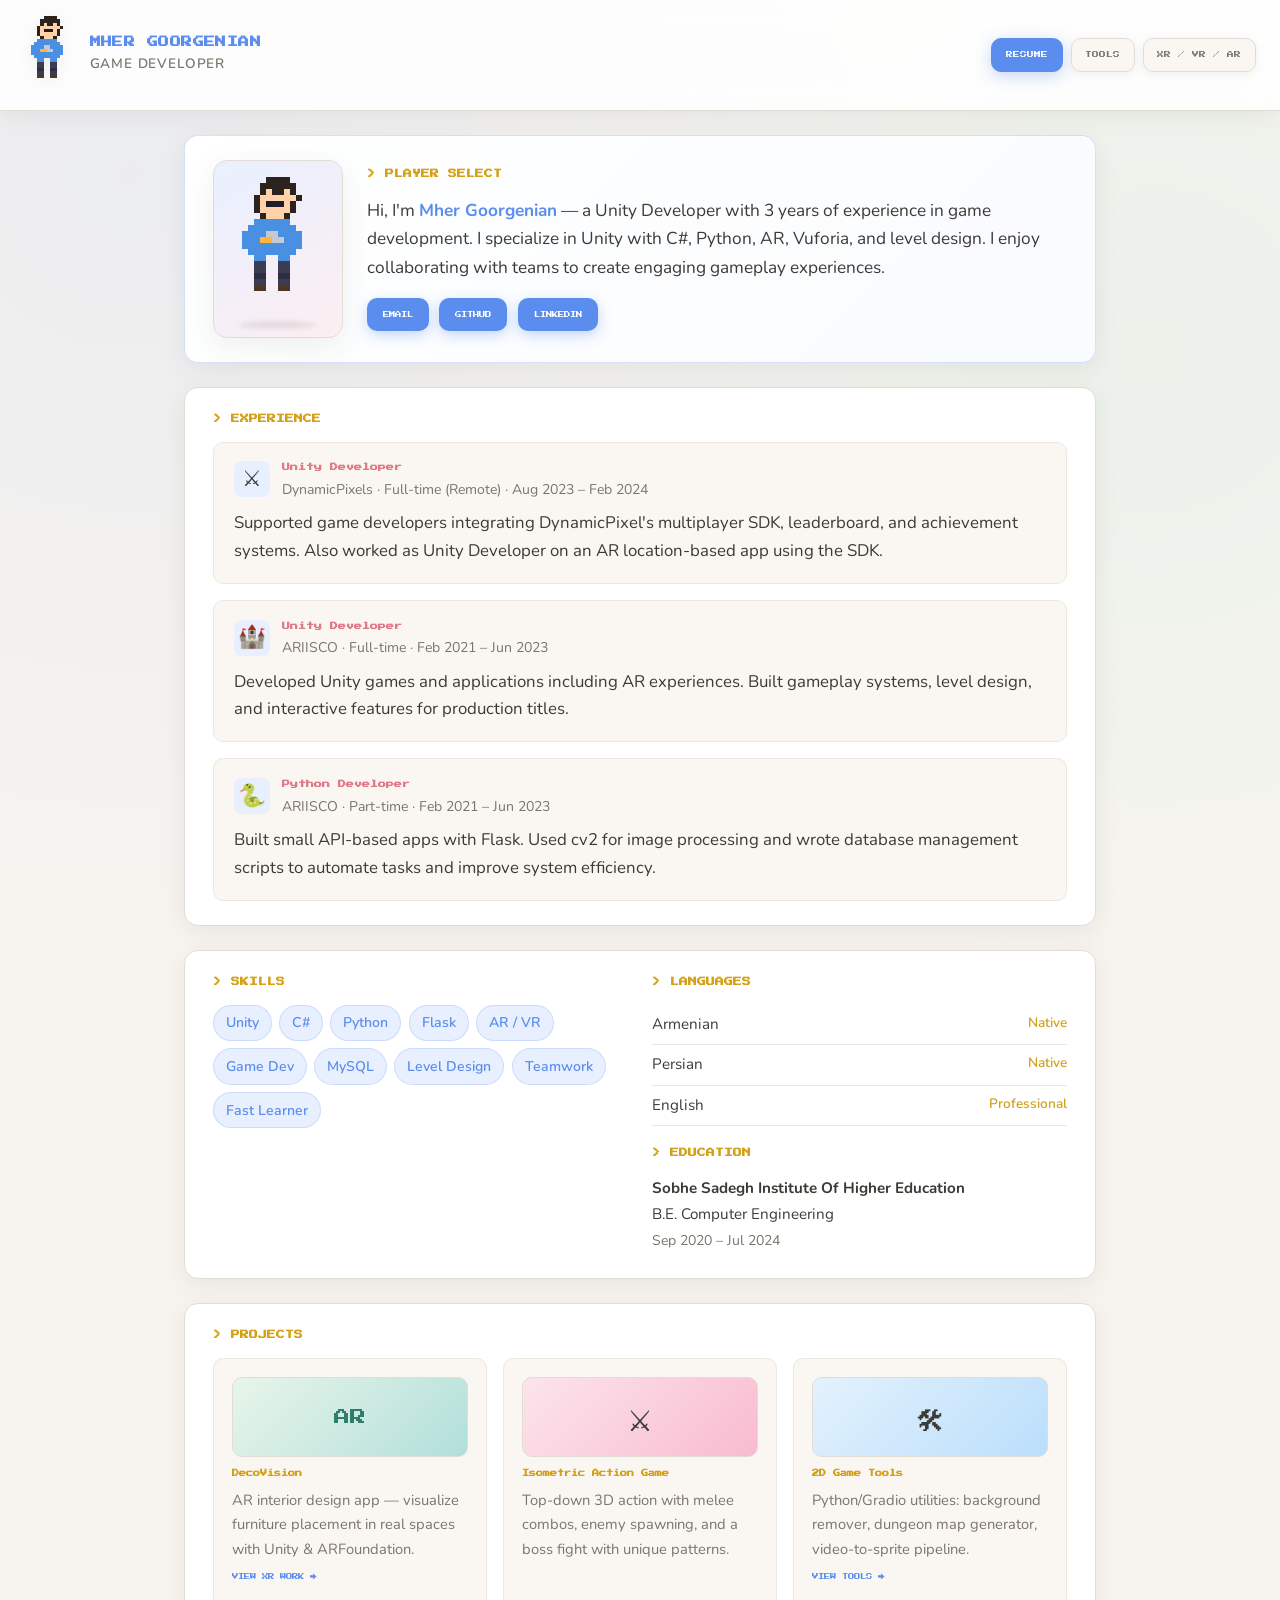
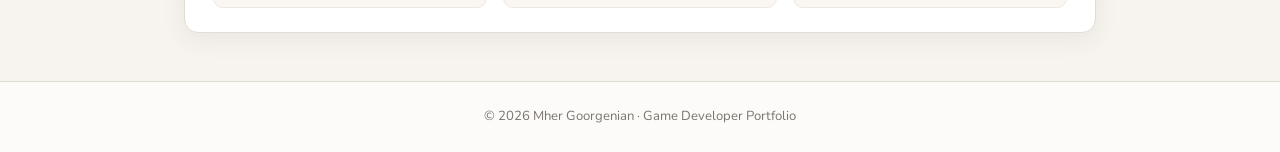
==== index.html @ 406438a4 "Deploy pixel art resume portfolio site" ====
<!DOCTYPE html>
<html lang="en">
<head>
  <meta charset="UTF-8">
  <meta name="viewport" content="width=device-width, initial-scale=1.0">
  <title>Mher Goorgenian | Game Developer</title>
  <link rel="preconnect" href="https://fonts.googleapis.com">
  <link rel="preconnect" href="https://fonts.gstatic.com" crossorigin>
  <link href="https://fonts.googleapis.com/css2?family=Nunito:wght@400;600;700&family=Press+Start+2P&display=swap" rel="stylesheet">
  <link rel="stylesheet" href="css/pixel.css">
</head>
<body>
  <header class="site-header">
    <div class="logo-block">
      <img src="assets/character.png" alt="Pixel game developer character" class="character-mini" width="52" height="78">
      <div>
        <h1 class="site-title">MHER GOORGENIAN</h1>
        <p class="site-subtitle">GAME DEVELOPER</p>
      </div>
    </div>
    <nav class="pixel-nav" aria-label="Main">
      <a href="index.html" class="nav-link active">RESUME</a>
      <a href="tools.html" class="nav-link">TOOLS</a>
      <a href="xr.html" class="nav-link">XR / VR / AR</a>
    </nav>
  </header>

  <main class="container">
    <section class="pixel-panel hero-panel">
      <div class="hero-layout">
        <div class="hero-character-wrap">
          <div class="hero-character-sprite" role="img" aria-label="Animated pixel game developer character"></div>
        </div>
        <div>
          <h2 class="panel-title">&gt; PLAYER SELECT</h2>
          <p class="hero-text">
            Hi, I'm <strong>Mher Goorgenian</strong> — a Unity Developer with 3 years of experience
            in game development. I specialize in Unity with C#, Python, AR, Vuforia, and level design.
            I enjoy collaborating with teams to create engaging gameplay experiences.
          </p>
          <div class="contact-row">
            <a href="mailto:mher.goor@gmail.com" class="pixel-btn">EMAIL</a>
            <a href="https://github.com/mhergoorgenian" target="_blank" rel="noopener" class="pixel-btn">GITHUB</a>
            <a href="https://linkedin.com/in/mher-goorgenian-319954197" target="_blank" rel="noopener" class="pixel-btn">LINKEDIN</a>
          </div>
        </div>
      </div>
    </section>

    <section class="pixel-panel">
      <h2 class="panel-title">&gt; EXPERIENCE</h2>
      <div class="quest-list">
        <article class="quest-card">
          <div class="quest-header">
            <span class="quest-icon">⚔</span>
            <div>
              <h3>Unity Developer</h3>
              <p class="quest-meta">DynamicPixels · Full-time (Remote) · Aug 2023 – Feb 2024</p>
            </div>
          </div>
          <p>Supported game developers integrating DynamicPixel's multiplayer SDK, leaderboard, and achievement systems. Also worked as Unity Developer on an AR location-based app using the SDK.</p>
        </article>

        <article class="quest-card">
          <div class="quest-header">
            <span class="quest-icon">🏰</span>
            <div>
              <h3>Unity Developer</h3>
              <p class="quest-meta">ARIISCO · Full-time · Feb 2021 – Jun 2023</p>
            </div>
          </div>
          <p>Developed Unity games and applications including AR experiences. Built gameplay systems, level design, and interactive features for production titles.</p>
        </article>

        <article class="quest-card">
          <div class="quest-header">
            <span class="quest-icon">🐍</span>
            <div>
              <h3>Python Developer</h3>
              <p class="quest-meta">ARIISCO · Part-time · Feb 2021 – Jun 2023</p>
            </div>
          </div>
          <p>Built small API-based apps with Flask. Used cv2 for image processing and wrote database management scripts to automate tasks and improve system efficiency.</p>
        </article>
      </div>
    </section>

    <section class="pixel-panel two-col">
      <div>
        <h2 class="panel-title">&gt; SKILLS</h2>
        <ul class="skill-grid">
          <li>Unity</li>
          <li>C#</li>
          <li>Python</li>
          <li>Flask</li>
          <li>AR / VR</li>
          <li>Game Dev</li>
          <li>MySQL</li>
          <li>Level Design</li>
          <li>Teamwork</li>
          <li>Fast Learner</li>
        </ul>
      </div>
      <div>
        <h2 class="panel-title">&gt; LANGUAGES</h2>
        <ul class="lang-list">
          <li><span>Armenian</span><span class="lang-level">Native</span></li>
          <li><span>Persian</span><span class="lang-level">Native</span></li>
          <li><span>English</span><span class="lang-level">Professional</span></li>
        </ul>
        <h2 class="panel-title mt">>&nbsp;EDUCATION</h2>
        <p class="edu-block">
          <strong>Sobhe Sadegh Institute Of Higher Education</strong><br>
          B.E. Computer Engineering<br>
          <span class="quest-meta">Sep 2020 – Jul 2024</span>
        </p>
      </div>
    </section>

    <section class="pixel-panel">
      <h2 class="panel-title">&gt; PROJECTS</h2>
      <div class="project-grid">
        <article class="project-card">
          <div class="project-thumb deco">AR</div>
          <h3>DecoVision</h3>
          <p>AR interior design app — visualize furniture placement in real spaces with Unity & ARFoundation.</p>
          <a href="xr.html" class="pixel-link">VIEW XR WORK →</a>
        </article>
        <article class="project-card">
          <div class="project-thumb game">⚔</div>
          <h3>Isometric Action Game</h3>
          <p>Top-down 3D action with melee combos, enemy spawning, and a boss fight with unique patterns.</p>
        </article>
        <article class="project-card">
          <div class="project-thumb tools">🛠</div>
          <h3>2D Game Tools</h3>
          <p>Python/Gradio utilities: background remover, dungeon map generator, video-to-sprite pipeline.</p>
          <a href="tools.html" class="pixel-link">VIEW TOOLS →</a>
        </article>
      </div>
    </section>
  </main>

  <footer class="site-footer">
    <p>© 2026 Mher Goorgenian · Game Developer Portfolio</p>
  </footer>

  <script src="js/nav.js"></script>
</body>
</html>
---- css/pixel.css ----
/* ===== LIGHT PIXEL RESUME THEME ===== */

:root {
  --bg: #f7f4ef;
  --bg-soft: #fffdf9;
  --bg-panel: #ffffff;
  --bg-card: #faf7f2;
  --border: #e2ddd4;
  --border-soft: #ece8e0;
  --text: #3d3a36;
  --text-dim: #7a756c;
  --accent: #5b8def;
  --accent-soft: #e8f0ff;
  --accent-alt: #e07a8a;
  --accent-alt-soft: #fdeef1;
  --accent-gold: #d4a017;
  --accent-mint: #6bcfb8;
  --shadow: rgba(61, 58, 54, 0.08);
  --shadow-hover: rgba(61, 58, 54, 0.14);
  --radius: 14px;
  --radius-sm: 10px;
  --font-pixel: 'Press Start 2P', monospace;
  --font-body: 'Nunito', 'Segoe UI', sans-serif;
}

*, *::before, *::after {
  box-sizing: border-box;
  margin: 0;
  padding: 0;
}

html {
  scroll-behavior: smooth;
}

body {
  font-family: var(--font-body);
  font-size: 1.05rem;
  line-height: 1.65;
  color: var(--text);
  background:
    radial-gradient(circle at 10% 10%, rgba(91, 141, 239, 0.07) 0%, transparent 40%),
    radial-gradient(circle at 90% 20%, rgba(107, 207, 184, 0.08) 0%, transparent 35%),
    var(--bg);
  min-height: 100vh;
  position: relative;
  overflow-x: hidden;
}

/* Hide old CRT layers if present */
.scanlines,
.crt-glow {
  display: none;
}

/* Header */
.site-header {
  display: flex;
  flex-wrap: wrap;
  align-items: center;
  justify-content: space-between;
  gap: 1rem;
  padding: 1rem 1.5rem;
  border-bottom: 1px solid var(--border);
  background: rgba(255, 255, 255, 0.85);
  backdrop-filter: blur(12px);
  box-shadow: 0 4px 24px var(--shadow);
  position: sticky;
  top: 0;
  z-index: 100;
}

.logo-block {
  display: flex;
  align-items: center;
  gap: 0.85rem;
}

.pixel-avatar,
.character-mini {
  display: block;
  width: 52px;
  height: 78px;
  object-fit: contain;
  image-rendering: pixelated;
  filter: drop-shadow(0 4px 8px var(--shadow));
  animation: char-bob 2.4s ease-in-out infinite;
}

@keyframes char-bob {
  0%, 100% { transform: translateY(0); }
  50% { transform: translateY(-3px); }
}

.site-title {
  font-family: var(--font-pixel);
  font-size: clamp(0.5rem, 2.2vw, 0.68rem);
  color: var(--accent);
  letter-spacing: 0.04em;
  line-height: 1.5;
}

.site-subtitle {
  font-size: 0.85rem;
  font-weight: 600;
  color: var(--text-dim);
  margin-top: 0.15rem;
  letter-spacing: 0.06em;
  text-transform: uppercase;
}

/* Navigation */
.pixel-nav {
  display: flex;
  flex-wrap: wrap;
  gap: 0.5rem;
}

.nav-link {
  font-family: var(--font-pixel);
  font-size: 0.42rem;
  padding: 0.65rem 0.85rem;
  color: var(--text-dim);
  text-decoration: none;
  background: var(--bg-card);
  border: 1px solid var(--border);
  border-radius: var(--radius-sm);
  box-shadow: 0 2px 8px var(--shadow);
  transition: all 0.25s ease;
}

.nav-link:hover {
  color: var(--accent);
  background: var(--accent-soft);
  border-color: rgba(91, 141, 239, 0.35);
  transform: translateY(-1px);
  box-shadow: 0 4px 14px var(--shadow-hover);
}

.nav-link.active {
  color: #fff;
  background: var(--accent);
  border-color: var(--accent);
  box-shadow: 0 4px 16px rgba(91, 141, 239, 0.35);
}

/* Layout */
.container {
  max-width: 960px;
  margin: 0 auto;
  padding: 1.5rem;
}

/* Hero with character */
.hero-layout {
  display: grid;
  grid-template-columns: auto 1fr;
  gap: 1.5rem;
  align-items: center;
}

@media (max-width: 600px) {
  .hero-layout {
    grid-template-columns: 1fr;
    text-align: center;
  }

  .hero-character-wrap {
    margin: 0 auto;
  }
}

.hero-character-wrap {
  position: relative;
  padding: 1rem;
  background: linear-gradient(145deg, var(--accent-soft), var(--accent-alt-soft));
  border-radius: var(--radius);
  border: 1px solid var(--border);
  box-shadow: 0 8px 28px var(--shadow);
}

.hero-character {
  display: block;
  width: 96px;
  height: 144px;
  image-rendering: pixelated;
  animation: char-idle 0.8s steps(2) infinite;
}

@keyframes char-idle {
  from { content: normal; }
}

/* CSS sprite animation via background */
.hero-character-sprite {
  width: 96px;
  height: 144px;
  background-image: url('../assets/character-idle.png');
  background-repeat: no-repeat;
  background-size: 192px 144px;
  image-rendering: pixelated;
  animation: sprite-idle 0.8s steps(2) infinite;
}

@keyframes sprite-idle {
  0% { background-position: 0 0; }
  100% { background-position: -192px 0; }
}

.hero-character-wrap::after {
  content: '';
  position: absolute;
  bottom: 8px;
  left: 50%;
  transform: translateX(-50%);
  width: 60%;
  height: 8px;
  background: rgba(61, 58, 54, 0.1);
  border-radius: 50%;
  filter: blur(2px);
  animation: shadow-pulse 2.4s ease-in-out infinite;
}

@keyframes shadow-pulse {
  0%, 100% { transform: translateX(-50%) scale(1); opacity: 0.5; }
  50% { transform: translateX(-50%) scale(0.85); opacity: 0.35; }
}

.character-credit {
  font-size: 0.7rem;
  color: var(--text-dim);
  margin-top: 0.5rem;
  text-align: center;
}

/* Panels */
.pixel-panel {
  background: var(--bg-panel);
  border: 1px solid var(--border);
  border-radius: var(--radius);
  box-shadow: 0 6px 24px var(--shadow);
  padding: 1.5rem 1.75rem;
  margin-bottom: 1.5rem;
  transition: box-shadow 0.25s ease;
}

.pixel-panel:hover {
  box-shadow: 0 10px 32px var(--shadow-hover);
}

.panel-title {
  font-family: var(--font-pixel);
  font-size: 0.55rem;
  color: var(--accent-gold);
  margin-bottom: 1rem;
  line-height: 1.6;
}

.hero-panel {
  border-color: rgba(91, 141, 239, 0.25);
  background: linear-gradient(135deg, #ffffff 0%, #f8fbff 100%);
}

.hero-text {
  font-size: 1.08rem;
  color: var(--text);
  margin-bottom: 1rem;
}

.hero-text strong {
  color: var(--accent);
}

/* Buttons */
.pixel-btn {
  display: inline-block;
  font-family: var(--font-pixel);
  font-size: 0.4rem;
  padding: 0.7rem 1rem;
  color: #fff;
  background: var(--accent);
  text-decoration: none;
  border: none;
  border-radius: var(--radius-sm);
  box-shadow: 0 4px 14px rgba(91, 141, 239, 0.35);
  transition: all 0.25s ease;
  cursor: pointer;
}

.pixel-btn:hover {
  transform: translateY(-2px);
  box-shadow: 0 6px 20px rgba(91, 141, 239, 0.45);
  background: #4a7de0;
}

.pixel-btn[aria-disabled="true"] {
  background: var(--border);
  color: var(--text-dim);
  box-shadow: none;
  cursor: not-allowed;
  pointer-events: none;
}

.contact-row {
  display: flex;
  flex-wrap: wrap;
  gap: 0.65rem;
  margin-top: 0.75rem;
}

.pixel-link {
  font-family: var(--font-pixel);
  font-size: 0.4rem;
  color: var(--accent);
  text-decoration: none;
  margin-top: 0.5rem;
  display: inline-block;
  transition: color 0.2s ease;
}

.pixel-link:hover {
  color: var(--accent-alt);
}

/* Quest / Experience cards */
.quest-list {
  display: flex;
  flex-direction: column;
  gap: 1rem;
}

.quest-card {
  background: var(--bg-card);
  border: 1px solid var(--border-soft);
  border-radius: var(--radius-sm);
  padding: 1.15rem 1.25rem;
  transition: all 0.25s ease;
}

.quest-card:hover {
  border-color: rgba(91, 141, 239, 0.3);
  background: var(--bg-soft);
  transform: translateY(-1px);
}

.quest-header {
  display: flex;
  gap: 0.75rem;
  align-items: flex-start;
  margin-bottom: 0.5rem;
}

.quest-icon {
  font-size: 1.4rem;
  line-height: 1;
  background: var(--accent-soft);
  width: 36px;
  height: 36px;
  display: flex;
  align-items: center;
  justify-content: center;
  border-radius: 8px;
  flex-shrink: 0;
}

.quest-card h3 {
  font-family: var(--font-pixel);
  font-size: 0.5rem;
  color: var(--accent-alt);
  margin-bottom: 0.3rem;
  line-height: 1.5;
}

.quest-meta {
  font-size: 0.88rem;
  color: var(--text-dim);
}

/* Skills & languages */
.two-col {
  display: grid;
  grid-template-columns: 1fr 1fr;
  gap: 1.5rem;
}

@media (max-width: 600px) {
  .two-col {
    grid-template-columns: 1fr;
  }
}

.skill-grid {
  list-style: none;
  display: flex;
  flex-wrap: wrap;
  gap: 0.45rem;
}

.skill-grid li {
  font-size: 0.88rem;
  font-weight: 600;
  padding: 0.35rem 0.75rem;
  background: var(--accent-soft);
  border: 1px solid rgba(91, 141, 239, 0.2);
  border-radius: 999px;
  color: var(--accent);
}

.lang-list {
  list-style: none;
}

.lang-list li {
  display: flex;
  justify-content: space-between;
  padding: 0.45rem 0;
  border-bottom: 1px solid var(--border-soft);
  font-size: 0.95rem;
}

.lang-level {
  color: var(--accent-gold);
  font-weight: 600;
  font-size: 0.85rem;
}

.mt {
  margin-top: 1.25rem;
}

.edu-block {
  font-size: 0.95rem;
  line-height: 1.7;
}

/* Projects grid */
.project-grid {
  display: grid;
  grid-template-columns: repeat(auto-fit, minmax(240px, 1fr));
  gap: 1rem;
}

.project-card {
  background: var(--bg-card);
  border: 1px solid var(--border-soft);
  border-radius: var(--radius-sm);
  padding: 1.15rem;
  transition: all 0.25s ease;
}

.project-card:hover {
  transform: translateY(-2px);
  box-shadow: 0 8px 24px var(--shadow);
  border-color: rgba(91, 141, 239, 0.25);
}

.project-thumb {
  width: 100%;
  height: 80px;
  display: flex;
  align-items: center;
  justify-content: center;
  font-family: var(--font-pixel);
  font-size: 1rem;
  margin-bottom: 0.75rem;
  border-radius: var(--radius-sm);
  border: 1px solid var(--border);
}

.project-thumb.deco {
  background: linear-gradient(135deg, #e8f5e9 0%, #b2dfdb 100%);
  color: #2e7d6f;
}

.project-thumb.game {
  background: linear-gradient(135deg, #fce4ec 0%, #f8bbd0 100%);
  font-size: 1.8rem;
}

.project-thumb.tools {
  background: linear-gradient(135deg, #e3f2fd 0%, #bbdefb 100%);
  font-size: 1.8rem;
}

.project-card h3 {
  font-family: var(--font-pixel);
  font-size: 0.45rem;
  color: var(--accent-gold);
  margin-bottom: 0.5rem;
  line-height: 1.5;
}

.project-card p {
  font-size: 0.92rem;
  color: var(--text-dim);
}

/* ===== TOOLS PAGE ===== */
.tool-showcase {
  display: flex;
  flex-direction: column;
  gap: 1.5rem;
  margin-bottom: 1.5rem;
}

.tool-card {
  display: grid;
  grid-template-columns: 1fr 1.2fr;
  gap: 1.5rem;
  background: var(--bg-panel);
  border: 1px solid var(--border);
  border-radius: var(--radius);
  box-shadow: 0 6px 24px var(--shadow);
  padding: 1.5rem;
  align-items: center;
  transition: box-shadow 0.25s ease;
}

.tool-card:hover {
  box-shadow: 0 10px 32px var(--shadow-hover);
}

.tool-card.reverse {
  direction: rtl;
}

.tool-card.reverse > * {
  direction: ltr;
}

@media (max-width: 700px) {
  .tool-card,
  .tool-card.reverse {
    grid-template-columns: 1fr;
    direction: ltr;
  }
}

.tool-visual {
  min-height: 180px;
  background: var(--bg-card);
  border: 1px solid var(--border-soft);
  border-radius: var(--radius-sm);
  display: flex;
  align-items: center;
  justify-content: center;
  padding: 1rem;
  overflow: hidden;
}

.tool-tag {
  font-family: var(--font-pixel);
  font-size: 0.38rem;
  color: var(--accent-gold);
  display: block;
  margin-bottom: 0.5rem;
}

.tool-content h2 {
  font-family: var(--font-pixel);
  font-size: 0.58rem;
  color: var(--accent);
  margin-bottom: 0.75rem;
  line-height: 1.6;
}

.tool-content p {
  font-size: 0.95rem;
  color: var(--text-dim);
}

.tool-features {
  list-style: none;
  margin: 0.75rem 0;
}

.tool-features li {
  padding: 0.25rem 0;
  padding-left: 1.1rem;
  position: relative;
  font-size: 0.92rem;
  color: var(--text-dim);
}

.tool-features li::before {
  content: '•';
  position: absolute;
  left: 0;
  color: var(--accent-mint);
  font-weight: bold;
}

.tool-stack {
  display: flex;
  flex-wrap: wrap;
  gap: 0.4rem;
  margin: 0.75rem 0;
}

.tool-stack span {
  font-size: 0.78rem;
  font-weight: 600;
  padding: 0.2rem 0.55rem;
  background: var(--accent-alt-soft);
  border: 1px solid rgba(224, 122, 138, 0.25);
  border-radius: 999px;
  color: var(--accent-alt);
}

.tool-actions {
  margin-top: 0.75rem;
}

/* BG Remover demo */
.bg-remover-demo {
  gap: 0.75rem;
}

.demo-sprite {
  width: 48px;
  height: 64px;
  border-radius: 6px;
  border: 1px solid var(--border);
}

.demo-sprite.char {
  background: linear-gradient(180deg, #e07a8a 30%, #5b8def 30%, #5b8def 70%, #4a6fc9 70%);
}

.demo-sprite.char-cutout {
  background: linear-gradient(180deg, #e07a8a 30%, #5b8def 30%, #5b8def 70%, #4a6fc9 70%);
  box-shadow: 0 0 0 4px var(--bg-card);
}

.demo-arrow {
  font-family: var(--font-pixel);
  font-size: 0.7rem;
  color: var(--accent);
}

/* Dungeon demo */
.dungeon-preview {
  position: relative;
  width: 140px;
  height: 120px;
  background: #eef1f8;
  border: 1px solid var(--border);
  border-radius: 8px;
}

.dungeon-room {
  position: absolute;
  background: #c5cae9;
  border: 2px solid #7986cb;
  border-radius: 2px;
}

.dungeon-room.r1 { width: 50px; height: 18px; top: 8px; left: 10px; }
.dungeon-room.r2 { width: 35px; height: 18px; top: 8px; left: 70px; }
.dungeon-room.r3 { width: 45px; height: 18px; top: 38px; left: 25px; }
.dungeon-shaft { position: absolute; width: 8px; height: 50px; top: 26px; left: 66px; background: #9fa8da; border-radius: 2px; }
.dungeon-room.r4 { width: 40px; height: 18px; top: 68px; left: 15px; }
.dungeon-room.r5 { width: 55px; height: 18px; top: 68px; left: 65px; }

/* Sprite sheet demo */
.sprite-sheet-preview {
  display: grid;
  grid-template-columns: repeat(4, 28px);
  grid-template-rows: repeat(4, 28px);
  gap: 3px;
}

.sprite-cell {
  background: #eef1f8;
  border: 1px solid var(--border);
  border-radius: 4px;
}

.sprite-cell.active {
  background: var(--accent-mint);
  animation: pulse 1.5s ease infinite;
}

@keyframes pulse {
  0%, 100% { opacity: 1; }
  50% { opacity: 0.5; }
}

/* Code block */
.code-block {
  background: #f0f2f8;
  border: 1px solid var(--border);
  border-radius: var(--radius-sm);
  padding: 1rem 1.25rem;
  overflow-x: auto;
  font-family: 'Consolas', 'Courier New', monospace;
  font-size: 0.85rem;
  color: #4a5568;
  margin-top: 0.5rem;
  line-height: 1.6;
}

.note-text {
  margin-top: 0.75rem;
  color: var(--text-dim);
  font-size: 0.92rem;
}

/* ===== XR PAGE ===== */
.xr-hero .xr-badges {
  display: flex;
  flex-wrap: wrap;
  gap: 0.45rem;
  margin-top: 0.5rem;
}

.xr-badges span {
  font-size: 0.78rem;
  font-weight: 600;
  padding: 0.25rem 0.6rem;
  background: var(--accent-alt-soft);
  border: 1px solid rgba(224, 122, 138, 0.25);
  border-radius: 999px;
  color: var(--accent-alt);
}

.xr-showcase {
  display: flex;
  flex-direction: column;
  gap: 1.5rem;
  margin-bottom: 1.5rem;
}

.xr-card {
  display: grid;
  grid-template-columns: 1fr 1.2fr;
  gap: 1.5rem;
  background: var(--bg-panel);
  border: 1px solid var(--border);
  border-radius: var(--radius);
  box-shadow: 0 6px 24px var(--shadow);
  padding: 1.5rem;
  align-items: center;
  transition: box-shadow 0.25s ease;
}

.xr-card:hover {
  box-shadow: 0 10px 32px var(--shadow-hover);
}

.xr-card.featured {
  border-color: rgba(224, 122, 138, 0.35);
  background: linear-gradient(135deg, #ffffff 0%, #fff8fa 100%);
}

.xr-card.reverse {
  direction: rtl;
}

.xr-card.reverse > * {
  direction: ltr;
}

@media (max-width: 700px) {
  .xr-card,
  .xr-card.reverse {
    grid-template-columns: 1fr;
    direction: ltr;
  }
}

.xr-visual {
  min-height: 160px;
  background: var(--bg-card);
  border: 1px solid var(--border-soft);
  border-radius: var(--radius-sm);
  display: flex;
  align-items: center;
  justify-content: center;
  padding: 1rem;
}

/* DecoVision AR frame */
.ar-frame {
  position: relative;
  width: 160px;
  height: 120px;
  border: 2px solid var(--accent-mint);
  border-radius: 8px;
  background: #e8f5e9;
  overflow: hidden;
}

.ar-room {
  position: absolute;
  bottom: 0;
  left: 0;
  right: 0;
  height: 40%;
  background: #a5d6a7;
}

.ar-furniture {
  position: absolute;
  border: 2px solid var(--accent-gold);
  border-radius: 2px;
}

.ar-furniture.sofa {
  width: 40px;
  height: 20px;
  bottom: 42%;
  left: 30%;
  background: #8d6e63;
}

.ar-furniture.lamp {
  width: 8px;
  height: 30px;
  bottom: 42%;
  right: 25%;
  background: var(--accent-gold);
}

.ar-scan-line {
  position: absolute;
  left: 0;
  right: 0;
  height: 2px;
  background: var(--accent-mint);
  animation: scan 2.5s ease-in-out infinite;
  opacity: 0.6;
}

@keyframes scan {
  0% { top: 0; }
  100% { top: 100%; }
}

/* Location AR map */
.map-grid {
  position: relative;
  width: 140px;
  height: 120px;
  background: #e8f0ff;
  border: 1px solid var(--border);
  border-radius: 8px;
  background-image:
    linear-gradient(rgba(91, 141, 239, 0.15) 1px, transparent 1px),
    linear-gradient(90deg, rgba(91, 141, 239, 0.15) 1px, transparent 1px);
  background-size: 20px 20px;
}

.map-pin {
  position: absolute;
  width: 10px;
  height: 10px;
  background: var(--accent-alt);
  border-radius: 50%;
  box-shadow: 0 0 6px rgba(224, 122, 138, 0.5);
}

.map-pin.p1 { top: 20px; left: 30px; }
.map-pin.p2 { top: 60px; left: 80px; }
.map-pin.p3 { top: 90px; left: 45px; }

.map-route {
  position: absolute;
  top: 25px;
  left: 35px;
  width: 50px;
  height: 60px;
  border-left: 2px dashed var(--accent);
  border-bottom: 2px dashed var(--accent);
}

/* VR headset */
.vr-headset {
  position: relative;
  width: 100px;
  height: 60px;
  background: #7986cb;
  border: 2px solid #5c6bc0;
  border-radius: 12px;
}

.vr-lens {
  position: absolute;
  top: 15px;
  width: 28px;
  height: 28px;
  background: #e8eaf6;
  border: 2px solid var(--accent);
  border-radius: 50%;
}

.vr-lens.left { left: 12px; }
.vr-lens.right { right: 12px; }

.vr-strap {
  position: absolute;
  top: -8px;
  left: 20%;
  right: 20%;
  height: 6px;
  background: var(--border);
  border-radius: 3px;
}

.xr-content h2 {
  font-family: var(--font-pixel);
  font-size: 0.58rem;
  color: var(--accent-alt);
  margin-bottom: 0.75rem;
  line-height: 1.6;
}

.xr-content p {
  font-size: 0.95rem;
  color: var(--text-dim);
}

/* Footer */
.site-footer {
  text-align: center;
  padding: 1.5rem;
  font-size: 0.82rem;
  color: var(--text-dim);
  border-top: 1px solid var(--border);
  background: rgba(255, 255, 255, 0.7);
}

.site-footer a {
  color: var(--accent);
  text-decoration: none;
  font-weight: 600;
}

.site-footer a:hover {
  color: var(--accent-alt);
}
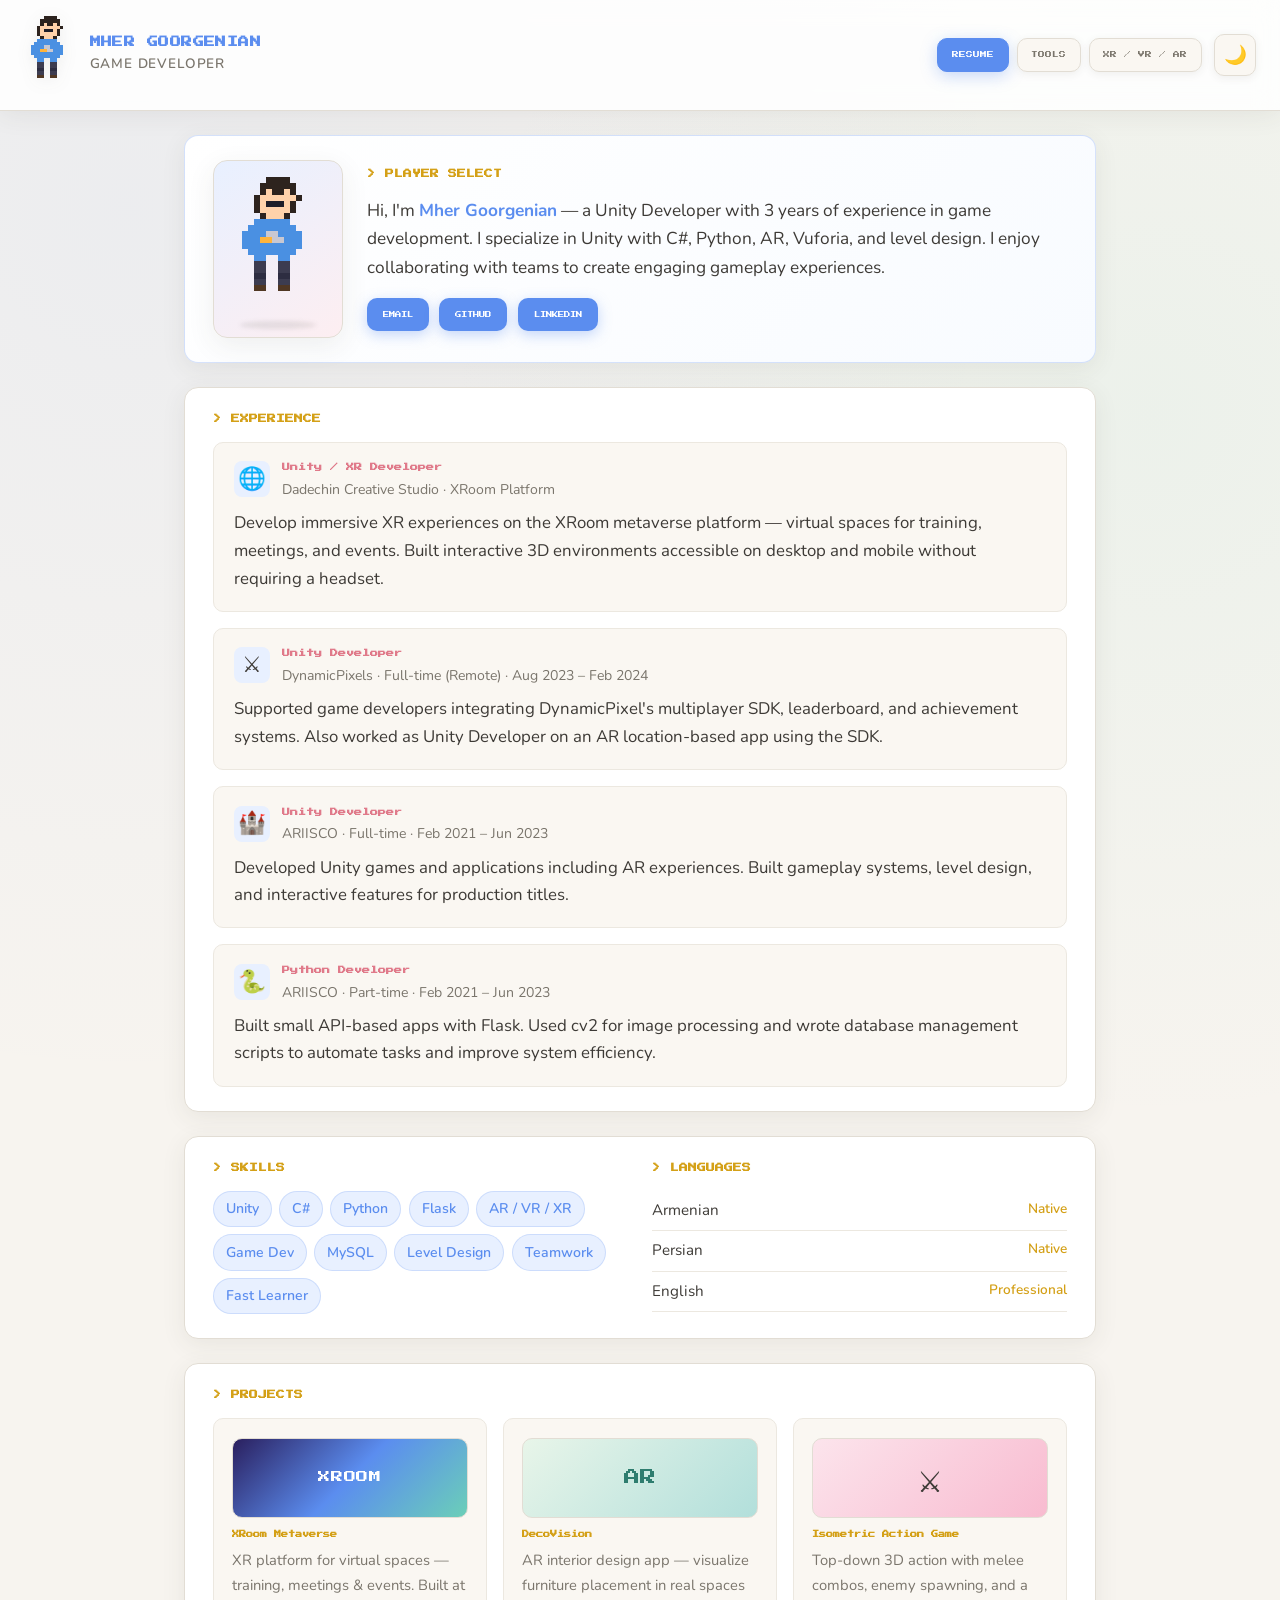
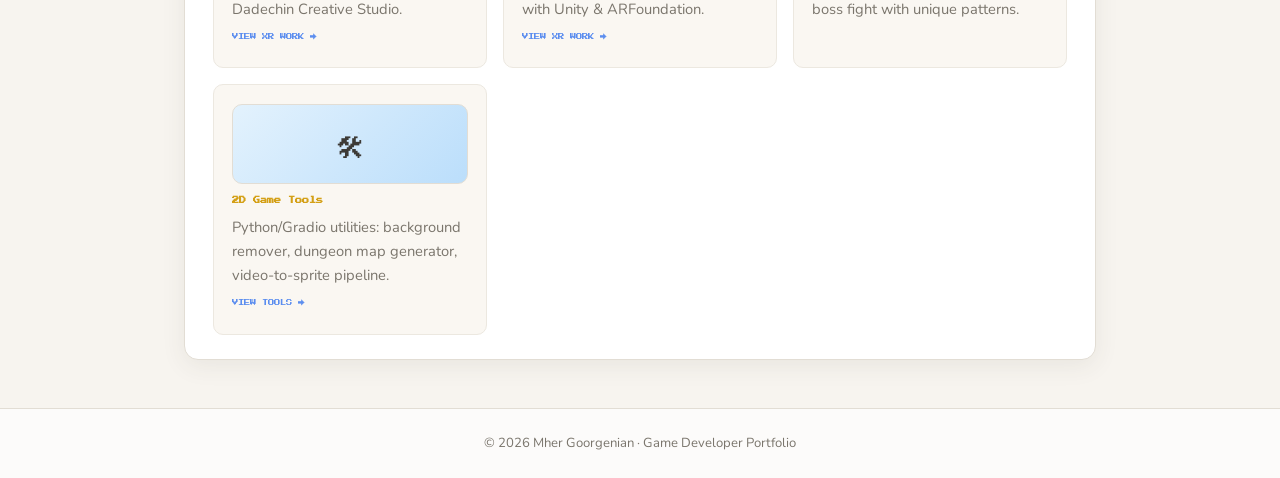
==== commit c2b08769: "Add XRoom project, theme toggle, remove education section" ====
--- a/index.html
+++ b/index.html
@@ -4,6 +4,13 @@
   <meta charset="UTF-8">
   <meta name="viewport" content="width=device-width, initial-scale=1.0">
   <title>Mher Goorgenian | Game Developer</title>
+  <script>
+    (function () {
+      var t = localStorage.getItem('theme');
+      if (!t) t = matchMedia('(prefers-color-scheme: dark)').matches ? 'dark' : 'light';
+      document.documentElement.setAttribute('data-theme', t);
+    })();
+  </script>
   <link rel="preconnect" href="https://fonts.googleapis.com">
   <link rel="preconnect" href="https://fonts.gstatic.com" crossorigin>
   <link href="https://fonts.googleapis.com/css2?family=Nunito:wght@400;600;700&family=Press+Start+2P&display=swap" rel="stylesheet">
@@ -18,11 +25,14 @@
         <p class="site-subtitle">GAME DEVELOPER</p>
       </div>
     </div>
-    <nav class="pixel-nav" aria-label="Main">
-      <a href="index.html" class="nav-link active">RESUME</a>
-      <a href="tools.html" class="nav-link">TOOLS</a>
-      <a href="xr.html" class="nav-link">XR / VR / AR</a>
-    </nav>
+    <div class="header-actions">
+      <nav class="pixel-nav" aria-label="Main">
+        <a href="index.html" class="nav-link active">RESUME</a>
+        <a href="tools.html" class="nav-link">TOOLS</a>
+        <a href="xr.html" class="nav-link">XR / VR / AR</a>
+      </nav>
+      <button type="button" class="theme-toggle" aria-label="Toggle theme">🌙</button>
+    </div>
   </header>
 
   <main class="container">
@@ -50,6 +60,17 @@
     <section class="pixel-panel">
       <h2 class="panel-title">&gt; EXPERIENCE</h2>
       <div class="quest-list">
+        <article class="quest-card">
+          <div class="quest-header">
+            <span class="quest-icon">🌐</span>
+            <div>
+              <h3>Unity / XR Developer</h3>
+              <p class="quest-meta">Dadechin Creative Studio · XRoom Platform</p>
+            </div>
+          </div>
+          <p>Develop immersive XR experiences on the XRoom metaverse platform — virtual spaces for training, meetings, and events. Built interactive 3D environments accessible on desktop and mobile without requiring a headset.</p>
+        </article>
+
         <article class="quest-card">
           <div class="quest-header">
             <span class="quest-icon">⚔</span>
@@ -93,7 +114,7 @@
           <li>C#</li>
           <li>Python</li>
           <li>Flask</li>
-          <li>AR / VR</li>
+          <li>AR / VR / XR</li>
           <li>Game Dev</li>
           <li>MySQL</li>
           <li>Level Design</li>
@@ -108,12 +129,6 @@
           <li><span>Persian</span><span class="lang-level">Native</span></li>
           <li><span>English</span><span class="lang-level">Professional</span></li>
         </ul>
-        <h2 class="panel-title mt">>&nbsp;EDUCATION</h2>
-        <p class="edu-block">
-          <strong>Sobhe Sadegh Institute Of Higher Education</strong><br>
-          B.E. Computer Engineering<br>
-          <span class="quest-meta">Sep 2020 – Jul 2024</span>
-        </p>
       </div>
     </section>
 
@@ -121,10 +136,16 @@
       <h2 class="panel-title">&gt; PROJECTS</h2>
       <div class="project-grid">
         <article class="project-card">
+          <div class="project-thumb xroom">XROOM</div>
+          <h3>XRoom Metaverse</h3>
+          <p>XR platform for virtual spaces — training, meetings & events. Built at Dadechin Creative Studio.</p>
+          <a href="xr.html#xroom" class="pixel-link">VIEW XR WORK →</a>
+        </article>
+        <article class="project-card">
           <div class="project-thumb deco">AR</div>
           <h3>DecoVision</h3>
           <p>AR interior design app — visualize furniture placement in real spaces with Unity & ARFoundation.</p>
-          <a href="xr.html" class="pixel-link">VIEW XR WORK →</a>
+          <a href="xr.html#decovision" class="pixel-link">VIEW XR WORK →</a>
         </article>
         <article class="project-card">
           <div class="project-thumb game">⚔</div>
--- a/css/pixel.css
+++ b/css/pixel.css
@@ -5,6 +5,8 @@
   --bg-soft: #fffdf9;
   --bg-panel: #ffffff;
   --bg-card: #faf7f2;
+  --header-bg: rgba(255, 255, 255, 0.85);
+  --footer-bg: rgba(255, 255, 255, 0.7);
   --border: #e2ddd4;
   --border-soft: #ece8e0;
   --text: #3d3a36;
@@ -17,10 +19,43 @@
   --accent-mint: #6bcfb8;
   --shadow: rgba(61, 58, 54, 0.08);
   --shadow-hover: rgba(61, 58, 54, 0.14);
+  --glow-1: rgba(91, 141, 239, 0.07);
+  --glow-2: rgba(107, 207, 184, 0.08);
+  --hero-gradient-end: #f8fbff;
+  --featured-gradient-end: #fff8fa;
+  --code-bg: #f0f2f8;
+  --code-text: #4a5568;
   --radius: 14px;
   --radius-sm: 10px;
   --font-pixel: 'Press Start 2P', monospace;
   --font-body: 'Nunito', 'Segoe UI', sans-serif;
+}
+
+[data-theme="dark"] {
+  --bg: #12121f;
+  --bg-soft: #1a1a2e;
+  --bg-panel: #1e1e32;
+  --bg-card: #252540;
+  --header-bg: rgba(18, 18, 31, 0.92);
+  --footer-bg: rgba(18, 18, 31, 0.92);
+  --border: #3a3a5c;
+  --border-soft: #2e2e4a;
+  --text: #e8e6f0;
+  --text-dim: #a09cb8;
+  --accent: #7ba4ff;
+  --accent-soft: #2a3555;
+  --accent-alt: #f092a8;
+  --accent-alt-soft: #3d2a35;
+  --accent-gold: #e8c547;
+  --accent-mint: #5ee0c4;
+  --shadow: rgba(0, 0, 0, 0.35);
+  --shadow-hover: rgba(0, 0, 0, 0.5);
+  --glow-1: rgba(123, 164, 255, 0.06);
+  --glow-2: rgba(94, 224, 196, 0.05);
+  --hero-gradient-end: #1a2040;
+  --featured-gradient-end: #2a1a30;
+  --code-bg: #16162a;
+  --code-text: #b8b4d0;
 }
 
 *, *::before, *::after {
@@ -39,9 +74,10 @@
   line-height: 1.65;
   color: var(--text);
   background:
-    radial-gradient(circle at 10% 10%, rgba(91, 141, 239, 0.07) 0%, transparent 40%),
-    radial-gradient(circle at 90% 20%, rgba(107, 207, 184, 0.08) 0%, transparent 35%),
+    radial-gradient(circle at 10% 10%, var(--glow-1) 0%, transparent 40%),
+    radial-gradient(circle at 90% 20%, var(--glow-2) 0%, transparent 35%),
     var(--bg);
+  transition: background 0.3s ease, color 0.3s ease;
   min-height: 100vh;
   position: relative;
   overflow-x: hidden;
@@ -62,7 +98,7 @@
   gap: 1rem;
   padding: 1rem 1.5rem;
   border-bottom: 1px solid var(--border);
-  background: rgba(255, 255, 255, 0.85);
+  background: var(--header-bg);
   backdrop-filter: blur(12px);
   box-shadow: 0 4px 24px var(--shadow);
   position: sticky;
@@ -258,7 +294,7 @@
 
 .hero-panel {
   border-color: rgba(91, 141, 239, 0.25);
-  background: linear-gradient(135deg, #ffffff 0%, #f8fbff 100%);
+  background: linear-gradient(135deg, var(--bg-panel) 0%, var(--hero-gradient-end) 100%);
 }
 
 .hero-text {
@@ -688,14 +724,14 @@
 
 /* Code block */
 .code-block {
-  background: #f0f2f8;
+  background: var(--code-bg);
   border: 1px solid var(--border);
   border-radius: var(--radius-sm);
   padding: 1rem 1.25rem;
   overflow-x: auto;
   font-family: 'Consolas', 'Courier New', monospace;
   font-size: 0.85rem;
-  color: #4a5568;
+  color: var(--code-text);
   margin-top: 0.5rem;
   line-height: 1.6;
 }
@@ -750,7 +786,12 @@
 
 .xr-card.featured {
   border-color: rgba(224, 122, 138, 0.35);
-  background: linear-gradient(135deg, #ffffff 0%, #fff8fa 100%);
+  background: linear-gradient(135deg, var(--bg-panel) 0%, var(--featured-gradient-end) 100%);
+}
+
+.xr-card.featured-xroom {
+  border-color: rgba(123, 164, 255, 0.45);
+  background: linear-gradient(135deg, var(--bg-panel) 0%, var(--hero-gradient-end) 100%);
 }
 
 .xr-card.reverse {
@@ -927,7 +968,123 @@
   font-size: 0.82rem;
   color: var(--text-dim);
   border-top: 1px solid var(--border);
-  background: rgba(255, 255, 255, 0.7);
+  background: var(--footer-bg);
+}
+
+/* Theme toggle */
+.header-actions {
+  display: flex;
+  align-items: center;
+  gap: 0.75rem;
+  flex-wrap: wrap;
+}
+
+.theme-toggle {
+  font-size: 1.15rem;
+  width: 42px;
+  height: 42px;
+  border: 1px solid var(--border);
+  border-radius: var(--radius-sm);
+  background: var(--bg-card);
+  box-shadow: 0 2px 8px var(--shadow);
+  cursor: pointer;
+  transition: all 0.25s ease;
+  flex-shrink: 0;
+}
+
+.theme-toggle:hover {
+  transform: translateY(-1px);
+  border-color: var(--accent);
+  box-shadow: 0 4px 14px var(--shadow-hover);
+}
+
+/* Media embeds */
+.media-grid {
+  display: grid;
+  grid-template-columns: repeat(auto-fit, minmax(280px, 1fr));
+  gap: 1.25rem;
+  margin-top: 1rem;
+}
+
+.media-card {
+  background: var(--bg-card);
+  border: 1px solid var(--border-soft);
+  border-radius: var(--radius-sm);
+  overflow: hidden;
+}
+
+.media-card h3 {
+  font-family: var(--font-pixel);
+  font-size: 0.42rem;
+  padding: 0.85rem 1rem 0;
+  color: var(--accent);
+  line-height: 1.5;
+}
+
+.media-embed {
+  position: relative;
+  width: 100%;
+  min-height: 380px;
+  background: var(--bg-soft);
+}
+
+.media-embed iframe {
+  width: 100%;
+  height: 100%;
+  min-height: 380px;
+  border: 0;
+  display: block;
+}
+
+.media-caption {
+  padding: 0.75rem 1rem 1rem;
+  font-size: 0.88rem;
+  color: var(--text-dim);
+}
+
+.media-caption a {
+  color: var(--accent);
+  font-weight: 600;
+}
+
+.xroom-tagline {
+  font-size: 1.05rem;
+  font-style: italic;
+  color: var(--accent-mint);
+  margin-bottom: 0.75rem;
+}
+
+.xroom-logo-block {
+  min-height: 160px;
+  background: linear-gradient(135deg, #2a1f5e 0%, #1a3a6e 50%, #0d4a4a 100%);
+  border-radius: var(--radius-sm);
+  display: flex;
+  flex-direction: column;
+  align-items: center;
+  justify-content: center;
+  padding: 1.5rem;
+  text-align: center;
+  border: 1px solid var(--border);
+}
+
+.xroom-logo-block h3 {
+  font-family: var(--font-pixel);
+  font-size: 0.85rem;
+  color: #fff;
+  letter-spacing: 0.12em;
+  margin-bottom: 0.5rem;
+}
+
+.xroom-logo-block p {
+  color: rgba(255, 255, 255, 0.85);
+  font-size: 0.9rem;
+}
+
+.project-thumb.xroom {
+  background: linear-gradient(135deg, #2a1f5e 0%, #5b8def 50%, #6bcfb8 100%);
+  color: #fff;
+  font-size: 0.75rem;
+  letter-spacing: 0.08em;
 }
 
 .site-footer a {
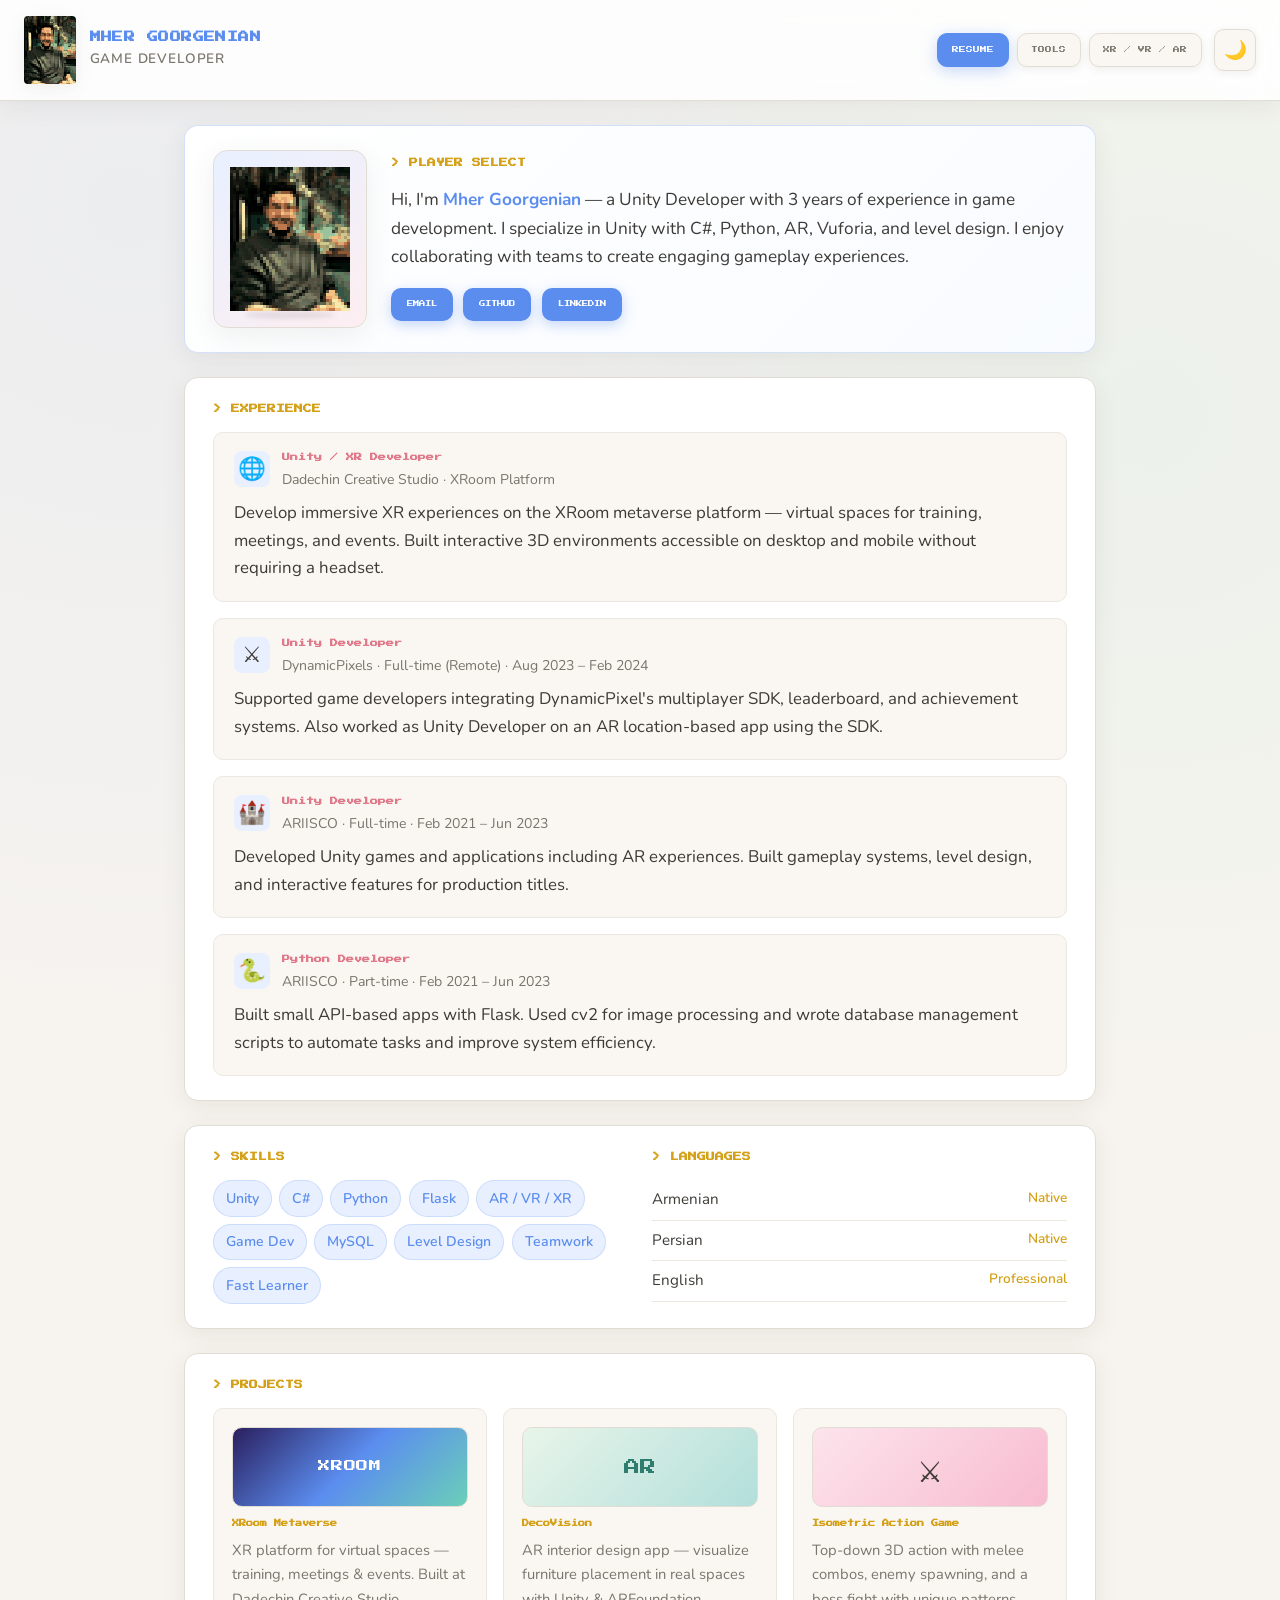
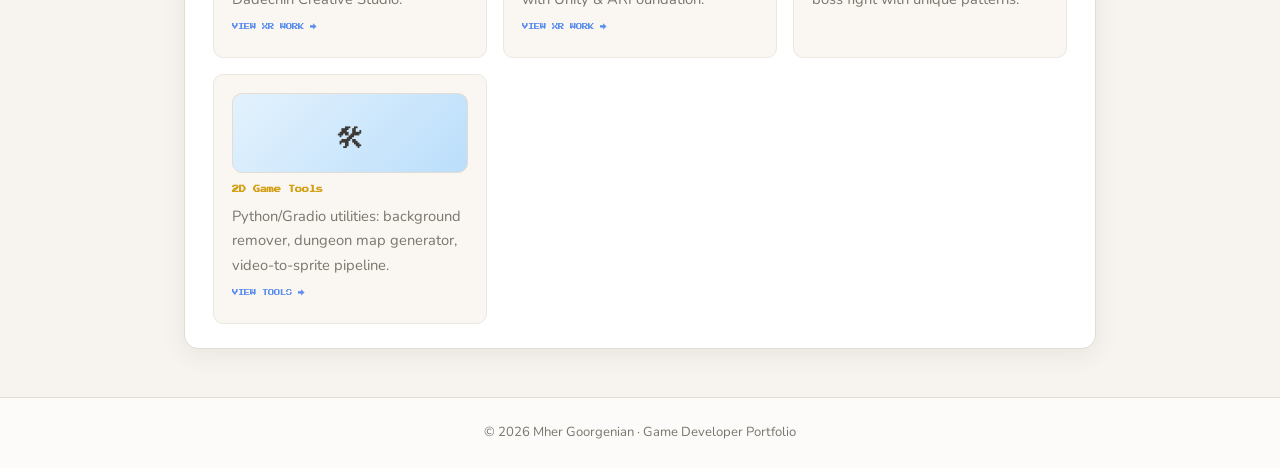
==== commit 90aa1c6d: "Add pixel art portrait from photo for header and hero" ====
--- a/index.html
+++ b/index.html
@@ -19,7 +19,7 @@
 <body>
   <header class="site-header">
     <div class="logo-block">
-      <img src="assets/character.png" alt="Pixel game developer character" class="character-mini" width="52" height="78">
+      <img src="assets/profile-pixel-mini.png" alt="Mher Goorgenian pixel portrait" class="character-mini" width="52" height="68">
       <div>
         <h1 class="site-title">MHER GOORGENIAN</h1>
         <p class="site-subtitle">GAME DEVELOPER</p>
@@ -39,7 +39,7 @@
     <section class="pixel-panel hero-panel">
       <div class="hero-layout">
         <div class="hero-character-wrap">
-          <div class="hero-character-sprite" role="img" aria-label="Animated pixel game developer character"></div>
+          <div class="hero-character-sprite profile-portrait" role="img" aria-label="Mher Goorgenian pixel portrait"></div>
         </div>
         <div>
           <h2 class="panel-title">&gt; PLAYER SELECT</h2>
--- a/css/pixel.css
+++ b/css/pixel.css
@@ -116,11 +116,12 @@
 .character-mini {
   display: block;
   width: 52px;
-  height: 78px;
+  height: auto;
   object-fit: contain;
   image-rendering: pixelated;
   filter: drop-shadow(0 4px 8px var(--shadow));
   animation: char-bob 2.4s ease-in-out infinite;
+  border-radius: 4px;
 }
 
 @keyframes char-bob {
@@ -229,18 +230,28 @@
 
 /* CSS sprite animation via background */
 .hero-character-sprite {
+  width: 120px;
+  height: 144px;
+  background-repeat: no-repeat;
+  background-size: 240px 144px;
+  image-rendering: pixelated;
+  animation: sprite-idle 1.2s steps(2) infinite;
+}
+
+.hero-character-sprite.profile-portrait {
+  background-image: url('../assets/profile-pixel-idle.png');
+}
+
+.hero-character-sprite:not(.profile-portrait) {
+  background-image: url('../assets/character-idle.png');
   width: 96px;
   height: 144px;
-  background-image: url('../assets/character-idle.png');
-  background-repeat: no-repeat;
   background-size: 192px 144px;
-  image-rendering: pixelated;
-  animation: sprite-idle 0.8s steps(2) infinite;
 }
 
 @keyframes sprite-idle {
   0% { background-position: 0 0; }
-  100% { background-position: -192px 0; }
+  100% { background-position: -240px 0; }
 }
 
 .hero-character-wrap::after {
@@ -1036,6 +1047,18 @@
   display: block;
 }
 
+.media-embed.media-video {
+  min-height: auto;
+  background: #000;
+}
+
+.media-embed.media-video video {
+  width: 100%;
+  max-height: 420px;
+  display: block;
+  object-fit: contain;
+}
+
 .media-caption {
   padding: 0.75rem 1rem 1rem;
   font-size: 0.88rem;
@@ -1054,30 +1077,27 @@
   margin-bottom: 0.75rem;
 }
 
-.xroom-logo-block {
-  min-height: 160px;
-  background: linear-gradient(135deg, #2a1f5e 0%, #1a3a6e 50%, #0d4a4a 100%);
-  border-radius: var(--radius-sm);
-  display: flex;
+.xroom-videos {
   flex-direction: column;
-  align-items: center;
-  justify-content: center;
-  padding: 1.5rem;
-  text-align: center;
-  border: 1px solid var(--border);
-}
-
-.xroom-logo-block h3 {
-  font-family: var(--font-pixel);
-  font-size: 0.85rem;
-  color: #fff;
-  letter-spacing: 0.12em;
-  margin-bottom: 0.5rem;
-}
-
-.xroom-logo-block p {
-  color: rgba(255, 255, 255, 0.85);
-  font-size: 0.9rem;
+  gap: 1rem;
+  padding: 0.75rem;
+  background: var(--bg-card);
+  min-height: auto;
+}
+
+.xroom-video-card {
+  width: 100%;
+  border-radius: var(--radius-sm);
+  overflow: hidden;
+  border: 1px solid var(--border);
+  background: #000;
+}
+
+.xroom-video-card video {
+  width: 100%;
+  max-height: 220px;
+  display: block;
+  object-fit: contain;
 }
 
 .project-thumb.xroom {
@@ -1087,6 +1107,95 @@
   letter-spacing: 0.08em;
 }
 
+/* Tool examples */
+.tool-example-visual {
+  padding: 0.5rem;
+  background: var(--bg-card);
+}
+
+.tool-example-video {
+  width: 100%;
+  max-height: 220px;
+  border-radius: var(--radius-sm);
+  object-fit: contain;
+  image-rendering: pixelated;
+  background: #000;
+}
+
+.pipeline-grid {
+  display: grid;
+  grid-template-columns: repeat(auto-fit, minmax(240px, 1fr));
+  gap: 1.25rem;
+  margin-top: 1rem;
+}
+
+.pipeline-step {
+  background: var(--bg-card);
+  border: 1px solid var(--border-soft);
+  border-radius: var(--radius-sm);
+  padding: 1rem;
+  text-align: center;
+}
+
+.pipeline-label {
+  font-family: var(--font-pixel);
+  font-size: 0.38rem;
+  color: var(--accent-gold);
+  display: block;
+  margin-bottom: 0.75rem;
+  line-height: 1.5;
+}
+
+.pipeline-media {
+  border-radius: var(--radius-sm);
+  overflow: hidden;
+  border: 1px solid var(--border);
+  background: var(--bg-soft);
+  min-height: 160px;
+  display: flex;
+  align-items: center;
+  justify-content: center;
+}
+
+.pipeline-media.checkerboard {
+  background-image:
+    linear-gradient(45deg, var(--border-soft) 25%, transparent 25%),
+    linear-gradient(-45deg, var(--border-soft) 25%, transparent 25%),
+    linear-gradient(45deg, transparent 75%, var(--border-soft) 75%),
+    linear-gradient(-45deg, transparent 75%, var(--border-soft) 75%);
+  background-size: 16px 16px;
+  background-position: 0 0, 0 8px, 8px -8px, -8px 0;
+  background-color: var(--bg-soft);
+}
+
+.pipeline-media video {
+  width: 100%;
+  max-height: 200px;
+  display: block;
+  image-rendering: pixelated;
+}
+
+.pixel-art-img {
+  max-width: 100%;
+  max-height: 200px;
+  object-fit: contain;
+  image-rendering: pixelated;
+}
+
+.pipeline-caption {
+  margin-top: 0.65rem;
+  font-size: 0.88rem;
+  color: var(--text-dim);
+}
+
+.pipeline-caption code {
+  font-size: 0.82rem;
+  background: var(--code-bg);
+  padding: 0.1rem 0.35rem;
+  border-radius: 4px;
+  color: var(--accent);
+}
+
 .site-footer a {
   color: var(--accent);
   text-decoration: none;
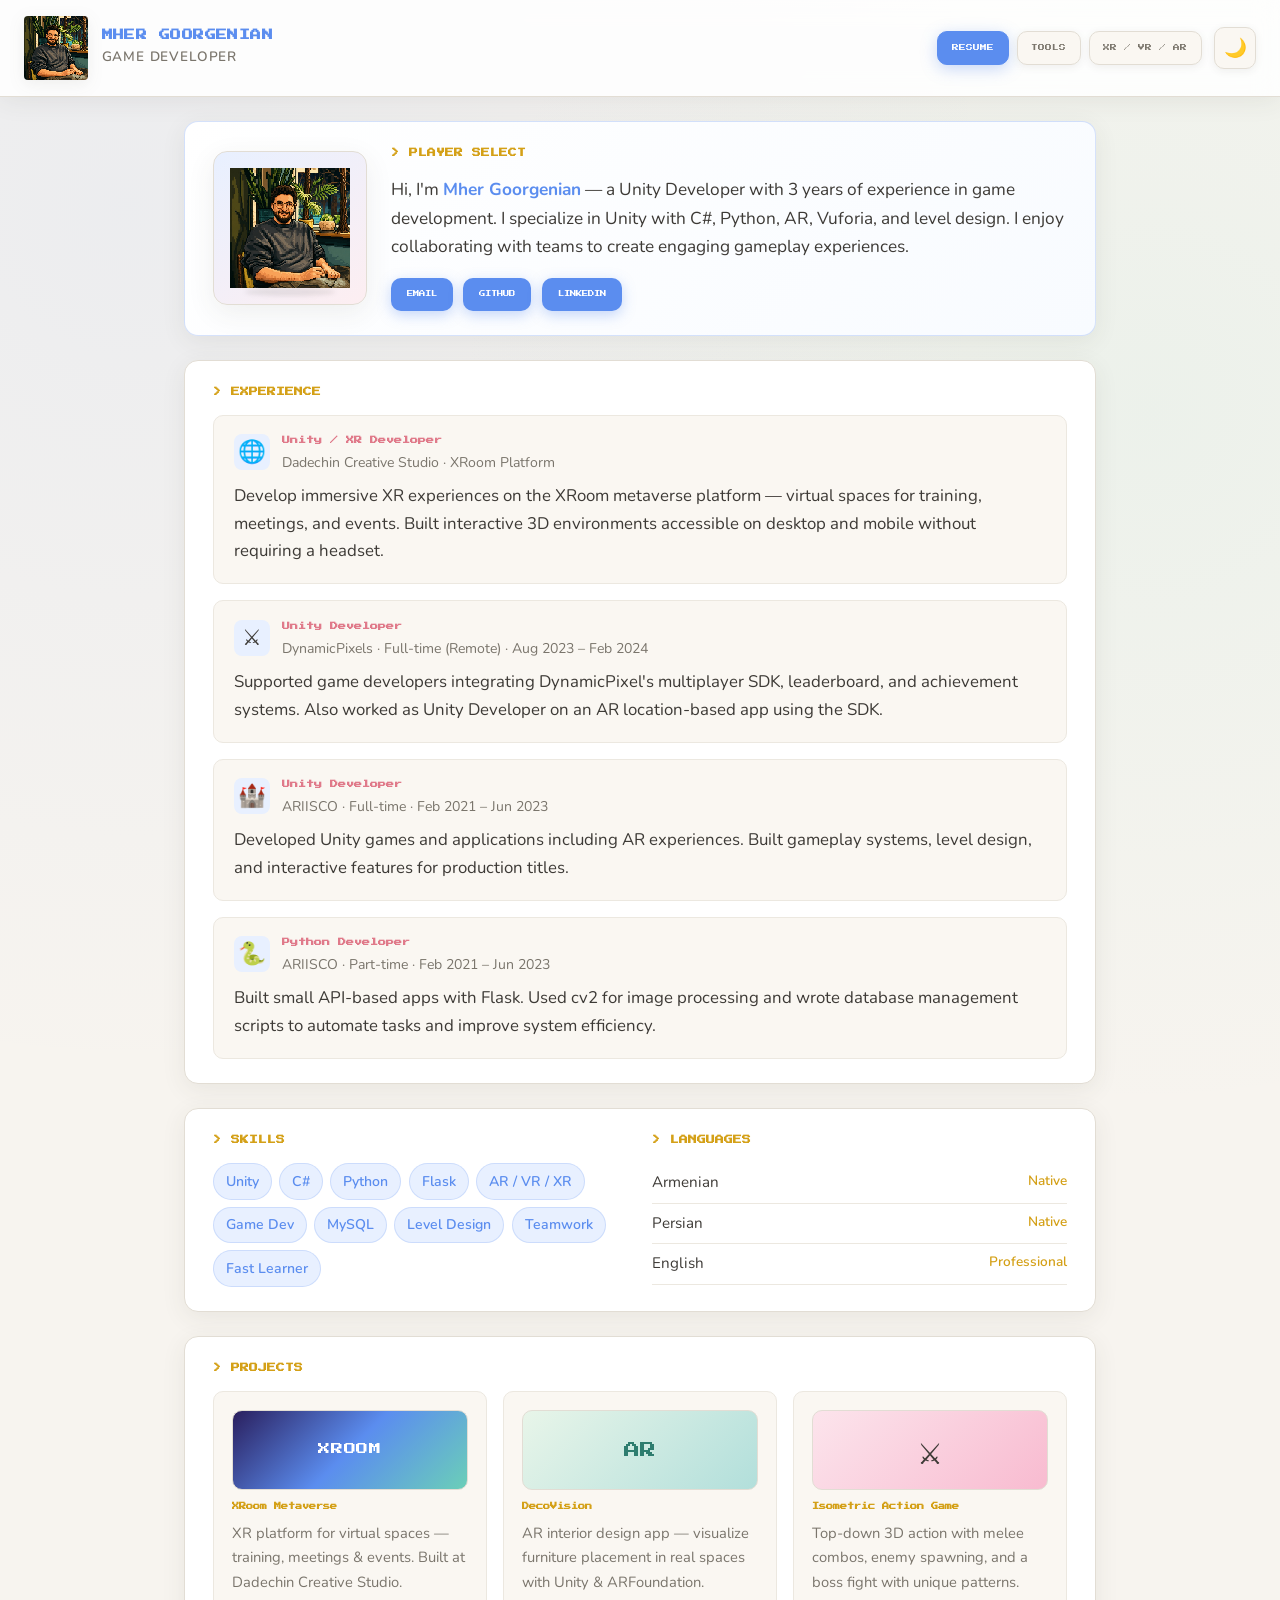
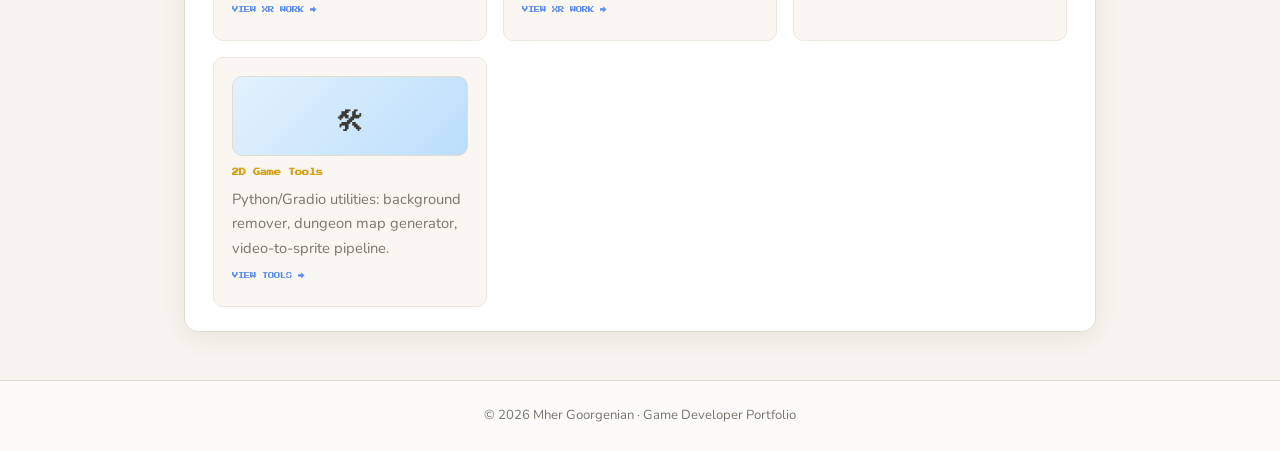
==== commit f6c90323: "Use new ChatGPT pixel art portrait for profile" ====
--- a/index.html
+++ b/index.html
@@ -19,7 +19,7 @@
 <body>
   <header class="site-header">
     <div class="logo-block">
-      <img src="assets/profile-pixel-mini.png" alt="Mher Goorgenian pixel portrait" class="character-mini" width="52" height="68">
+      <img src="assets/profile-pixel-mini.png" alt="Mher Goorgenian pixel portrait" class="character-mini" width="64" height="64">
       <div>
         <h1 class="site-title">MHER GOORGENIAN</h1>
         <p class="site-subtitle">GAME DEVELOPER</p>
--- a/css/pixel.css
+++ b/css/pixel.css
@@ -115,8 +115,8 @@
 .pixel-avatar,
 .character-mini {
   display: block;
-  width: 52px;
-  height: auto;
+  width: 64px;
+  height: 64px;
   object-fit: contain;
   image-rendering: pixelated;
   filter: drop-shadow(0 4px 8px var(--shadow));
@@ -240,6 +240,15 @@
 
 .hero-character-sprite.profile-portrait {
   background-image: url('../assets/profile-pixel-idle.png');
+  width: 120px;
+  height: 120px;
+  background-size: 240px 120px;
+  animation: sprite-idle-portrait 1.2s steps(2) infinite;
+}
+
+@keyframes sprite-idle-portrait {
+  0% { background-position: 0 0; }
+  100% { background-position: -240px 0; }
 }
 
 .hero-character-sprite:not(.profile-portrait) {
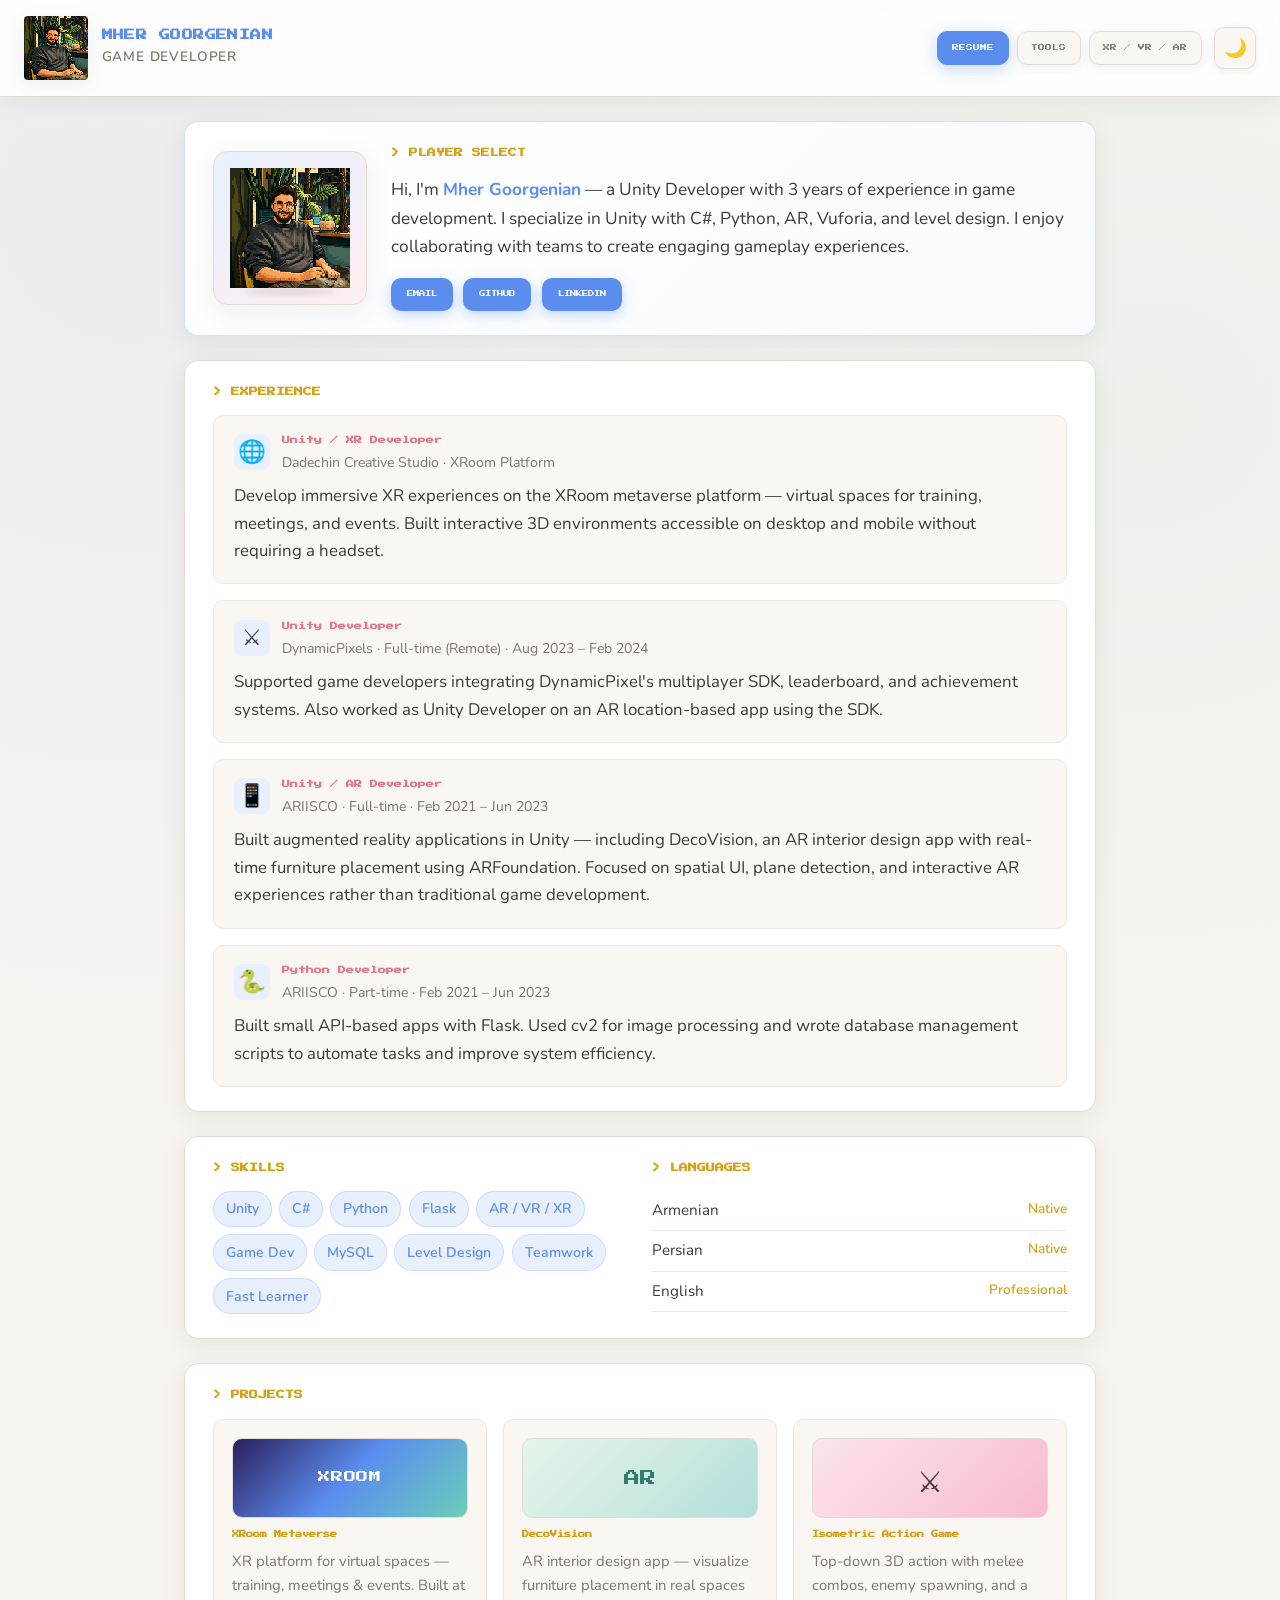
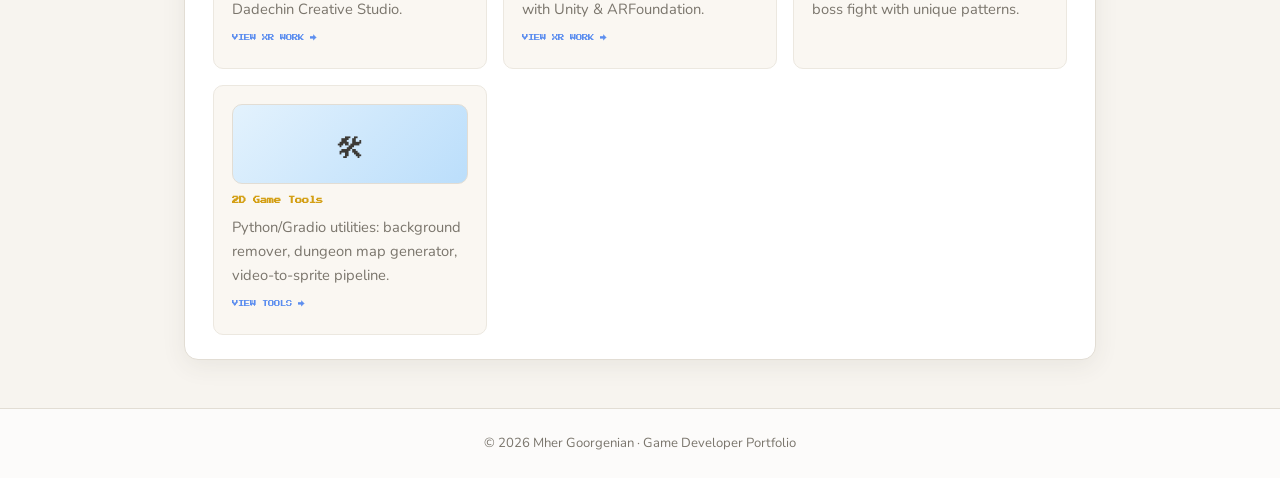
==== commit bc3310e4: "Clarify ARIISCO role focused on AR experiences, not games" ====
--- a/index.html
+++ b/index.html
@@ -84,13 +84,13 @@
 
         <article class="quest-card">
           <div class="quest-header">
-            <span class="quest-icon">🏰</span>
+            <span class="quest-icon">📱</span>
             <div>
-              <h3>Unity Developer</h3>
+              <h3>Unity / AR Developer</h3>
               <p class="quest-meta">ARIISCO · Full-time · Feb 2021 – Jun 2023</p>
             </div>
           </div>
-          <p>Developed Unity games and applications including AR experiences. Built gameplay systems, level design, and interactive features for production titles.</p>
+          <p>Built augmented reality applications in Unity — including DecoVision, an AR interior design app with real-time furniture placement using ARFoundation. Focused on spatial UI, plane detection, and interactive AR experiences rather than traditional game development.</p>
         </article>
 
         <article class="quest-card">
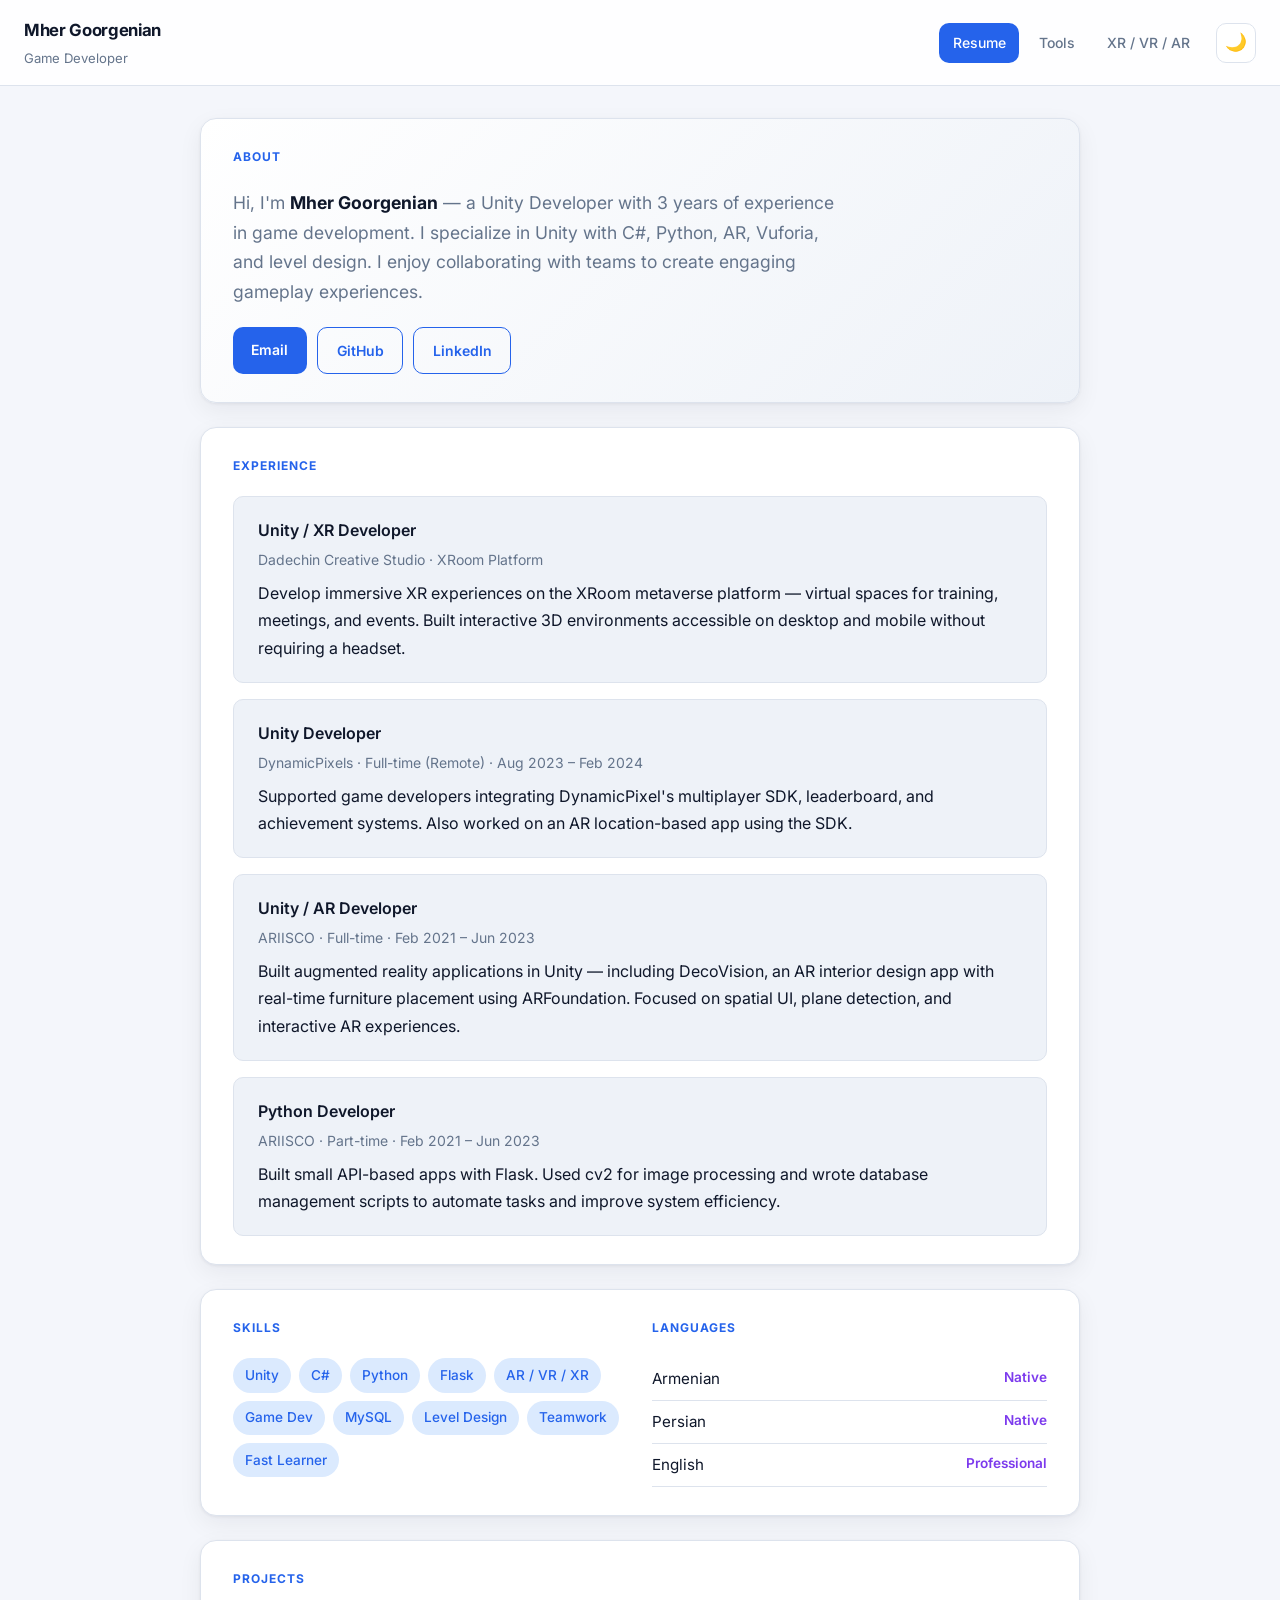
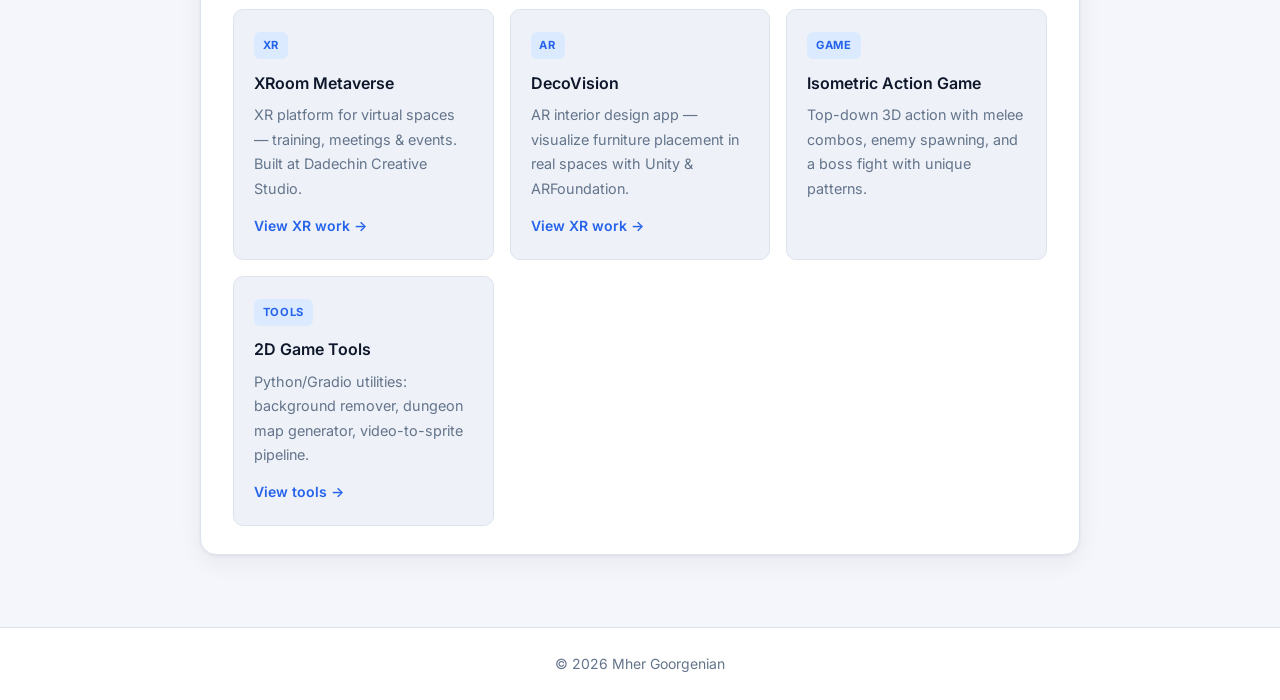
==== commit b8197cd4: "Replace pixel art theme with clean modern professional design" ====
--- a/index.html
+++ b/index.html
@@ -13,22 +13,19 @@
   </script>
   <link rel="preconnect" href="https://fonts.googleapis.com">
   <link rel="preconnect" href="https://fonts.gstatic.com" crossorigin>
-  <link href="https://fonts.googleapis.com/css2?family=Nunito:wght@400;600;700&family=Press+Start+2P&display=swap" rel="stylesheet">
-  <link rel="stylesheet" href="css/pixel.css">
+  <link href="https://fonts.googleapis.com/css2?family=Inter:wght@400;500;600;700&display=swap" rel="stylesheet">
+  <link rel="stylesheet" href="css/site.css">
 </head>
 <body>
   <header class="site-header">
     <div class="logo-block">
-      <img src="assets/profile-pixel-mini.png" alt="Mher Goorgenian pixel portrait" class="character-mini" width="64" height="64">
-      <div>
-        <h1 class="site-title">MHER GOORGENIAN</h1>
-        <p class="site-subtitle">GAME DEVELOPER</p>
-      </div>
+      <h1>Mher Goorgenian</h1>
+      <p>Game Developer</p>
     </div>
     <div class="header-actions">
-      <nav class="pixel-nav" aria-label="Main">
-        <a href="index.html" class="nav-link active">RESUME</a>
-        <a href="tools.html" class="nav-link">TOOLS</a>
+      <nav class="site-nav" aria-label="Main">
+        <a href="index.html" class="nav-link active">Resume</a>
+        <a href="tools.html" class="nav-link">Tools</a>
         <a href="xr.html" class="nav-link">XR / VR / AR</a>
       </nav>
       <button type="button" class="theme-toggle" aria-label="Toggle theme">🌙</button>
@@ -36,79 +33,49 @@
   </header>
 
   <main class="container">
-    <section class="pixel-panel hero-panel">
-      <div class="hero-layout">
-        <div class="hero-character-wrap">
-          <div class="hero-character-sprite profile-portrait" role="img" aria-label="Mher Goorgenian pixel portrait"></div>
-        </div>
-        <div>
-          <h2 class="panel-title">&gt; PLAYER SELECT</h2>
-          <p class="hero-text">
-            Hi, I'm <strong>Mher Goorgenian</strong> — a Unity Developer with 3 years of experience
-            in game development. I specialize in Unity with C#, Python, AR, Vuforia, and level design.
-            I enjoy collaborating with teams to create engaging gameplay experiences.
-          </p>
-          <div class="contact-row">
-            <a href="mailto:mher.goor@gmail.com" class="pixel-btn">EMAIL</a>
-            <a href="https://github.com/mhergoorgenian" target="_blank" rel="noopener" class="pixel-btn">GITHUB</a>
-            <a href="https://linkedin.com/in/mher-goorgenian-319954197" target="_blank" rel="noopener" class="pixel-btn">LINKEDIN</a>
-          </div>
-        </div>
+    <section class="card hero-card">
+      <h2 class="section-title">About</h2>
+      <p class="hero-text">
+        Hi, I'm <strong>Mher Goorgenian</strong> — a Unity Developer with 3 years of experience
+        in game development. I specialize in Unity with C#, Python, AR, Vuforia, and level design.
+        I enjoy collaborating with teams to create engaging gameplay experiences.
+      </p>
+      <div class="contact-row">
+        <a href="mailto:mher.goor@gmail.com" class="btn">Email</a>
+        <a href="https://github.com/mhergoorgenian" target="_blank" rel="noopener" class="btn btn-outline">GitHub</a>
+        <a href="https://linkedin.com/in/mher-goorgenian-319954197" target="_blank" rel="noopener" class="btn btn-outline">LinkedIn</a>
       </div>
     </section>
 
-    <section class="pixel-panel">
-      <h2 class="panel-title">&gt; EXPERIENCE</h2>
-      <div class="quest-list">
-        <article class="quest-card">
-          <div class="quest-header">
-            <span class="quest-icon">🌐</span>
-            <div>
-              <h3>Unity / XR Developer</h3>
-              <p class="quest-meta">Dadechin Creative Studio · XRoom Platform</p>
-            </div>
-          </div>
+    <section class="card">
+      <h2 class="section-title">Experience</h2>
+      <div class="timeline">
+        <article class="timeline-item">
+          <h3>Unity / XR Developer</h3>
+          <p class="meta">Dadechin Creative Studio · XRoom Platform</p>
           <p>Develop immersive XR experiences on the XRoom metaverse platform — virtual spaces for training, meetings, and events. Built interactive 3D environments accessible on desktop and mobile without requiring a headset.</p>
         </article>
-
-        <article class="quest-card">
-          <div class="quest-header">
-            <span class="quest-icon">⚔</span>
-            <div>
-              <h3>Unity Developer</h3>
-              <p class="quest-meta">DynamicPixels · Full-time (Remote) · Aug 2023 – Feb 2024</p>
-            </div>
-          </div>
-          <p>Supported game developers integrating DynamicPixel's multiplayer SDK, leaderboard, and achievement systems. Also worked as Unity Developer on an AR location-based app using the SDK.</p>
+        <article class="timeline-item">
+          <h3>Unity Developer</h3>
+          <p class="meta">DynamicPixels · Full-time (Remote) · Aug 2023 – Feb 2024</p>
+          <p>Supported game developers integrating DynamicPixel's multiplayer SDK, leaderboard, and achievement systems. Also worked on an AR location-based app using the SDK.</p>
         </article>
-
-        <article class="quest-card">
-          <div class="quest-header">
-            <span class="quest-icon">📱</span>
-            <div>
-              <h3>Unity / AR Developer</h3>
-              <p class="quest-meta">ARIISCO · Full-time · Feb 2021 – Jun 2023</p>
-            </div>
-          </div>
-          <p>Built augmented reality applications in Unity — including DecoVision, an AR interior design app with real-time furniture placement using ARFoundation. Focused on spatial UI, plane detection, and interactive AR experiences rather than traditional game development.</p>
+        <article class="timeline-item">
+          <h3>Unity / AR Developer</h3>
+          <p class="meta">ARIISCO · Full-time · Feb 2021 – Jun 2023</p>
+          <p>Built augmented reality applications in Unity — including DecoVision, an AR interior design app with real-time furniture placement using ARFoundation. Focused on spatial UI, plane detection, and interactive AR experiences.</p>
         </article>
-
-        <article class="quest-card">
-          <div class="quest-header">
-            <span class="quest-icon">🐍</span>
-            <div>
-              <h3>Python Developer</h3>
-              <p class="quest-meta">ARIISCO · Part-time · Feb 2021 – Jun 2023</p>
-            </div>
-          </div>
+        <article class="timeline-item">
+          <h3>Python Developer</h3>
+          <p class="meta">ARIISCO · Part-time · Feb 2021 – Jun 2023</p>
           <p>Built small API-based apps with Flask. Used cv2 for image processing and wrote database management scripts to automate tasks and improve system efficiency.</p>
         </article>
       </div>
     </section>
 
-    <section class="pixel-panel two-col">
+    <section class="card two-col">
       <div>
-        <h2 class="panel-title">&gt; SKILLS</h2>
+        <h2 class="section-title">Skills</h2>
         <ul class="skill-grid">
           <li>Unity</li>
           <li>C#</li>
@@ -123,7 +90,7 @@
         </ul>
       </div>
       <div>
-        <h2 class="panel-title">&gt; LANGUAGES</h2>
+        <h2 class="section-title">Languages</h2>
         <ul class="lang-list">
           <li><span>Armenian</span><span class="lang-level">Native</span></li>
           <li><span>Persian</span><span class="lang-level">Native</span></li>
@@ -132,38 +99,38 @@
       </div>
     </section>
 
-    <section class="pixel-panel">
-      <h2 class="panel-title">&gt; PROJECTS</h2>
+    <section class="card">
+      <h2 class="section-title">Projects</h2>
       <div class="project-grid">
         <article class="project-card">
-          <div class="project-thumb xroom">XROOM</div>
+          <span class="project-label">XR</span>
           <h3>XRoom Metaverse</h3>
           <p>XR platform for virtual spaces — training, meetings & events. Built at Dadechin Creative Studio.</p>
-          <a href="xr.html#xroom" class="pixel-link">VIEW XR WORK →</a>
+          <a href="xr.html#xroom" class="text-link">View XR work →</a>
         </article>
         <article class="project-card">
-          <div class="project-thumb deco">AR</div>
+          <span class="project-label">AR</span>
           <h3>DecoVision</h3>
           <p>AR interior design app — visualize furniture placement in real spaces with Unity & ARFoundation.</p>
-          <a href="xr.html#decovision" class="pixel-link">VIEW XR WORK →</a>
+          <a href="xr.html#decovision" class="text-link">View XR work →</a>
         </article>
         <article class="project-card">
-          <div class="project-thumb game">⚔</div>
+          <span class="project-label">Game</span>
           <h3>Isometric Action Game</h3>
           <p>Top-down 3D action with melee combos, enemy spawning, and a boss fight with unique patterns.</p>
         </article>
         <article class="project-card">
-          <div class="project-thumb tools">🛠</div>
+          <span class="project-label">Tools</span>
           <h3>2D Game Tools</h3>
           <p>Python/Gradio utilities: background remover, dungeon map generator, video-to-sprite pipeline.</p>
-          <a href="tools.html" class="pixel-link">VIEW TOOLS →</a>
+          <a href="tools.html" class="text-link">View tools →</a>
         </article>
       </div>
     </section>
   </main>
 
   <footer class="site-footer">
-    <p>© 2026 Mher Goorgenian · Game Developer Portfolio</p>
+    <p>© 2026 Mher Goorgenian</p>
   </footer>
 
   <script src="js/nav.js"></script>
--- a/css/site.css
+++ b/css/site.css
@@ -0,0 +1,563 @@
+/* Modern professional portfolio theme */
+
+:root {
+  --bg: #f4f6fb;
+  --surface: #ffffff;
+  --surface-alt: #eef2f8;
+  --border: #dde3ed;
+  --text: #0f172a;
+  --text-muted: #64748b;
+  --accent: #2563eb;
+  --accent-hover: #1d4ed8;
+  --accent-soft: #dbeafe;
+  --accent-2: #0ea5e9;
+  --highlight: #7c3aed;
+  --shadow: 0 1px 3px rgba(15, 23, 42, 0.06), 0 8px 24px rgba(15, 23, 42, 0.06);
+  --shadow-lg: 0 12px 40px rgba(15, 23, 42, 0.1);
+  --radius: 16px;
+  --radius-sm: 10px;
+  --font: 'Inter', 'Segoe UI', system-ui, sans-serif;
+  --header-bg: rgba(255, 255, 255, 0.85);
+  --code-bg: #f1f5f9;
+}
+
+[data-theme="dark"] {
+  --bg: #0b1120;
+  --surface: #151d2e;
+  --surface-alt: #1c2640;
+  --border: #2a3650;
+  --text: #f1f5f9;
+  --text-muted: #94a3b8;
+  --accent: #3b82f6;
+  --accent-hover: #60a5fa;
+  --accent-soft: #1e3a5f;
+  --accent-2: #38bdf8;
+  --highlight: #a78bfa;
+  --shadow: 0 1px 3px rgba(0, 0, 0, 0.2), 0 8px 24px rgba(0, 0, 0, 0.25);
+  --shadow-lg: 0 12px 40px rgba(0, 0, 0, 0.35);
+  --header-bg: rgba(11, 17, 32, 0.9);
+  --code-bg: #111827;
+}
+
+*, *::before, *::after { box-sizing: border-box; margin: 0; padding: 0; }
+
+html { scroll-behavior: smooth; }
+
+body {
+  font-family: var(--font);
+  font-size: 1rem;
+  line-height: 1.7;
+  color: var(--text);
+  background: var(--bg);
+  min-height: 100vh;
+  transition: background 0.25s ease, color 0.25s ease;
+}
+
+a { color: var(--accent); text-decoration: none; }
+a:hover { color: var(--accent-hover); }
+
+/* Header */
+.site-header {
+  display: flex;
+  flex-wrap: wrap;
+  align-items: center;
+  justify-content: space-between;
+  gap: 1rem;
+  padding: 1rem 1.5rem;
+  border-bottom: 1px solid var(--border);
+  background: var(--header-bg);
+  backdrop-filter: blur(16px);
+  position: sticky;
+  top: 0;
+  z-index: 100;
+}
+
+.logo-block h1 {
+  font-size: 1.05rem;
+  font-weight: 700;
+  letter-spacing: -0.02em;
+  color: var(--text);
+}
+
+.logo-block p {
+  font-size: 0.82rem;
+  color: var(--text-muted);
+  margin-top: 0.15rem;
+}
+
+.header-actions {
+  display: flex;
+  align-items: center;
+  gap: 0.75rem;
+  flex-wrap: wrap;
+}
+
+.site-nav {
+  display: flex;
+  gap: 0.35rem;
+  flex-wrap: wrap;
+}
+
+.nav-link {
+  font-size: 0.875rem;
+  font-weight: 500;
+  padding: 0.5rem 0.85rem;
+  color: var(--text-muted);
+  border-radius: var(--radius-sm);
+  transition: all 0.2s ease;
+}
+
+.nav-link:hover {
+  color: var(--accent);
+  background: var(--accent-soft);
+}
+
+.nav-link.active {
+  color: #fff;
+  background: var(--accent);
+}
+
+.theme-toggle {
+  width: 40px;
+  height: 40px;
+  border: 1px solid var(--border);
+  border-radius: var(--radius-sm);
+  background: var(--surface);
+  cursor: pointer;
+  font-size: 1.1rem;
+  transition: all 0.2s ease;
+}
+
+.theme-toggle:hover {
+  border-color: var(--accent);
+  background: var(--accent-soft);
+}
+
+/* Layout */
+.container {
+  max-width: 920px;
+  margin: 0 auto;
+  padding: 2rem 1.25rem 3rem;
+}
+
+.card {
+  background: var(--surface);
+  border: 1px solid var(--border);
+  border-radius: var(--radius);
+  box-shadow: var(--shadow);
+  padding: 1.75rem 2rem;
+  margin-bottom: 1.5rem;
+}
+
+.section-title {
+  font-size: 0.75rem;
+  font-weight: 700;
+  letter-spacing: 0.08em;
+  text-transform: uppercase;
+  color: var(--accent);
+  margin-bottom: 1.25rem;
+}
+
+.hero-card {
+  background: linear-gradient(135deg, var(--surface) 0%, var(--surface-alt) 100%);
+}
+
+.hero-text {
+  font-size: 1.1rem;
+  color: var(--text-muted);
+  max-width: 56ch;
+}
+
+.hero-text strong { color: var(--text); }
+
+/* Buttons */
+.btn {
+  display: inline-block;
+  font-size: 0.875rem;
+  font-weight: 600;
+  padding: 0.65rem 1.15rem;
+  color: #fff;
+  background: var(--accent);
+  border: none;
+  border-radius: var(--radius-sm);
+  transition: all 0.2s ease;
+  cursor: pointer;
+}
+
+.btn:hover {
+  background: var(--accent-hover);
+  color: #fff;
+  transform: translateY(-1px);
+  box-shadow: var(--shadow);
+}
+
+.btn-outline {
+  background: transparent;
+  color: var(--accent);
+  border: 1px solid var(--accent);
+}
+
+.btn-outline:hover {
+  background: var(--accent-soft);
+  color: var(--accent-hover);
+}
+
+.contact-row {
+  display: flex;
+  flex-wrap: wrap;
+  gap: 0.65rem;
+  margin-top: 1.25rem;
+}
+
+.text-link {
+  font-size: 0.875rem;
+  font-weight: 600;
+  color: var(--accent);
+}
+
+.text-link:hover { color: var(--highlight); }
+
+/* Timeline / experience */
+.timeline { display: flex; flex-direction: column; gap: 1rem; }
+
+.timeline-item {
+  padding: 1.25rem 1.5rem;
+  background: var(--surface-alt);
+  border: 1px solid var(--border);
+  border-radius: var(--radius-sm);
+  transition: border-color 0.2s ease;
+}
+
+.timeline-item:hover { border-color: var(--accent); }
+
+.timeline-item h3 {
+  font-size: 1rem;
+  font-weight: 600;
+  margin-bottom: 0.25rem;
+}
+
+.meta {
+  font-size: 0.875rem;
+  color: var(--text-muted);
+  margin-bottom: 0.5rem;
+}
+
+/* Skills */
+.two-col {
+  display: grid;
+  grid-template-columns: 1fr 1fr;
+  gap: 1.5rem;
+}
+
+@media (max-width: 640px) { .two-col { grid-template-columns: 1fr; } }
+
+.skill-grid {
+  list-style: none;
+  display: flex;
+  flex-wrap: wrap;
+  gap: 0.5rem;
+}
+
+.skill-grid li {
+  font-size: 0.85rem;
+  font-weight: 500;
+  padding: 0.35rem 0.75rem;
+  background: var(--accent-soft);
+  color: var(--accent);
+  border-radius: 999px;
+}
+
+.lang-list { list-style: none; }
+
+.lang-list li {
+  display: flex;
+  justify-content: space-between;
+  padding: 0.5rem 0;
+  border-bottom: 1px solid var(--border);
+  font-size: 0.95rem;
+}
+
+.lang-level {
+  color: var(--highlight);
+  font-weight: 600;
+  font-size: 0.85rem;
+}
+
+/* Projects */
+.project-grid {
+  display: grid;
+  grid-template-columns: repeat(auto-fit, minmax(220px, 1fr));
+  gap: 1rem;
+}
+
+.project-card {
+  padding: 1.25rem;
+  background: var(--surface-alt);
+  border: 1px solid var(--border);
+  border-radius: var(--radius-sm);
+  transition: all 0.2s ease;
+}
+
+.project-card:hover {
+  border-color: var(--accent);
+  box-shadow: var(--shadow);
+  transform: translateY(-2px);
+}
+
+.project-label {
+  display: inline-block;
+  font-size: 0.7rem;
+  font-weight: 700;
+  letter-spacing: 0.06em;
+  text-transform: uppercase;
+  padding: 0.25rem 0.55rem;
+  border-radius: 6px;
+  background: var(--accent-soft);
+  color: var(--accent);
+  margin-bottom: 0.65rem;
+}
+
+.project-card h3 {
+  font-size: 1rem;
+  font-weight: 600;
+  margin-bottom: 0.4rem;
+}
+
+.project-card p {
+  font-size: 0.9rem;
+  color: var(--text-muted);
+  margin-bottom: 0.65rem;
+}
+
+/* Tools page */
+.tool-list { display: flex; flex-direction: column; gap: 1.25rem; }
+
+.tool-item {
+  display: grid;
+  grid-template-columns: 1fr 1.4fr;
+  gap: 1.5rem;
+  padding: 1.5rem;
+  background: var(--surface);
+  border: 1px solid var(--border);
+  border-radius: var(--radius);
+  box-shadow: var(--shadow);
+  align-items: start;
+}
+
+.tool-item.reverse { direction: rtl; }
+.tool-item.reverse > * { direction: ltr; }
+
+@media (max-width: 700px) {
+  .tool-item, .tool-item.reverse { grid-template-columns: 1fr; direction: ltr; }
+}
+
+.tool-preview {
+  background: var(--surface-alt);
+  border: 1px solid var(--border);
+  border-radius: var(--radius-sm);
+  min-height: 160px;
+  display: flex;
+  align-items: center;
+  justify-content: center;
+  overflow: hidden;
+}
+
+.tool-preview video {
+  width: 100%;
+  max-height: 200px;
+  object-fit: contain;
+}
+
+.tool-preview-icon {
+  font-size: 2.5rem;
+  opacity: 0.5;
+}
+
+.tool-tag {
+  font-size: 0.7rem;
+  font-weight: 700;
+  letter-spacing: 0.06em;
+  text-transform: uppercase;
+  color: var(--highlight);
+  display: block;
+  margin-bottom: 0.4rem;
+}
+
+.tool-item h2 {
+  font-size: 1.2rem;
+  font-weight: 700;
+  margin-bottom: 0.5rem;
+}
+
+.tool-item p { font-size: 0.95rem; color: var(--text-muted); }
+
+.feature-list {
+  list-style: none;
+  margin: 0.75rem 0;
+}
+
+.feature-list li {
+  font-size: 0.9rem;
+  color: var(--text-muted);
+  padding: 0.2rem 0 0.2rem 1rem;
+  position: relative;
+}
+
+.feature-list li::before {
+  content: '';
+  position: absolute;
+  left: 0;
+  top: 0.65em;
+  width: 5px;
+  height: 5px;
+  border-radius: 50%;
+  background: var(--accent);
+}
+
+.tag-row {
+  display: flex;
+  flex-wrap: wrap;
+  gap: 0.4rem;
+  margin: 0.75rem 0;
+}
+
+.tag-row span {
+  font-size: 0.78rem;
+  font-weight: 500;
+  padding: 0.2rem 0.55rem;
+  background: var(--surface-alt);
+  border: 1px solid var(--border);
+  border-radius: 6px;
+  color: var(--text-muted);
+}
+
+/* Pipeline example */
+.pipeline-grid {
+  display: grid;
+  grid-template-columns: repeat(auto-fit, minmax(220px, 1fr));
+  gap: 1rem;
+  margin-top: 1rem;
+}
+
+.pipeline-step {
+  background: var(--surface-alt);
+  border: 1px solid var(--border);
+  border-radius: var(--radius-sm);
+  overflow: hidden;
+}
+
+.pipeline-step video,
+.pipeline-step img {
+  width: 100%;
+  display: block;
+  max-height: 200px;
+  object-fit: contain;
+  background: #000;
+}
+
+.pipeline-step img { background: repeating-conic-gradient(#ccc 0% 25%, #eee 0% 50%) 0 0/16px 16px; }
+
+.pipeline-caption {
+  padding: 0.75rem 1rem;
+  font-size: 0.85rem;
+  color: var(--text-muted);
+}
+
+.pipeline-caption code {
+  font-size: 0.8rem;
+  background: var(--code-bg);
+  padding: 0.1rem 0.35rem;
+  border-radius: 4px;
+}
+
+.code-block {
+  background: var(--code-bg);
+  border: 1px solid var(--border);
+  border-radius: var(--radius-sm);
+  padding: 1rem 1.25rem;
+  overflow-x: auto;
+  font-family: 'Consolas', monospace;
+  font-size: 0.85rem;
+  color: var(--text-muted);
+  line-height: 1.6;
+}
+
+.note-text {
+  margin-top: 0.75rem;
+  font-size: 0.9rem;
+  color: var(--text-muted);
+}
+
+/* XR page */
+.badge-row {
+  display: flex;
+  flex-wrap: wrap;
+  gap: 0.45rem;
+  margin-top: 1rem;
+}
+
+.badge-row span {
+  font-size: 0.8rem;
+  font-weight: 500;
+  padding: 0.3rem 0.65rem;
+  background: var(--accent-soft);
+  color: var(--accent);
+  border-radius: 999px;
+}
+
+.xr-list { display: flex; flex-direction: column; gap: 1.25rem; }
+
+.xr-item {
+  display: grid;
+  grid-template-columns: 1fr 1.3fr;
+  gap: 1.5rem;
+  padding: 1.5rem;
+  background: var(--surface);
+  border: 1px solid var(--border);
+  border-radius: var(--radius);
+  box-shadow: var(--shadow);
+}
+
+.xr-item.featured { border-color: var(--accent); }
+
+@media (max-width: 700px) {
+  .xr-item { grid-template-columns: 1fr; }
+}
+
+.xr-media {
+  display: flex;
+  flex-direction: column;
+  gap: 0.75rem;
+}
+
+.xr-media video {
+  width: 100%;
+  border-radius: var(--radius-sm);
+  background: #000;
+  max-height: 220px;
+  object-fit: contain;
+}
+
+.xr-item h2 {
+  font-size: 1.35rem;
+  font-weight: 700;
+  margin-bottom: 0.35rem;
+}
+
+.tagline {
+  font-style: italic;
+  color: var(--accent-2);
+  margin-bottom: 0.75rem;
+}
+
+/* Footer */
+.site-footer {
+  text-align: center;
+  padding: 1.5rem;
+  font-size: 0.875rem;
+  color: var(--text-muted);
+  border-top: 1px solid var(--border);
+  background: var(--surface);
+}
+
+.site-footer a { font-weight: 500; }
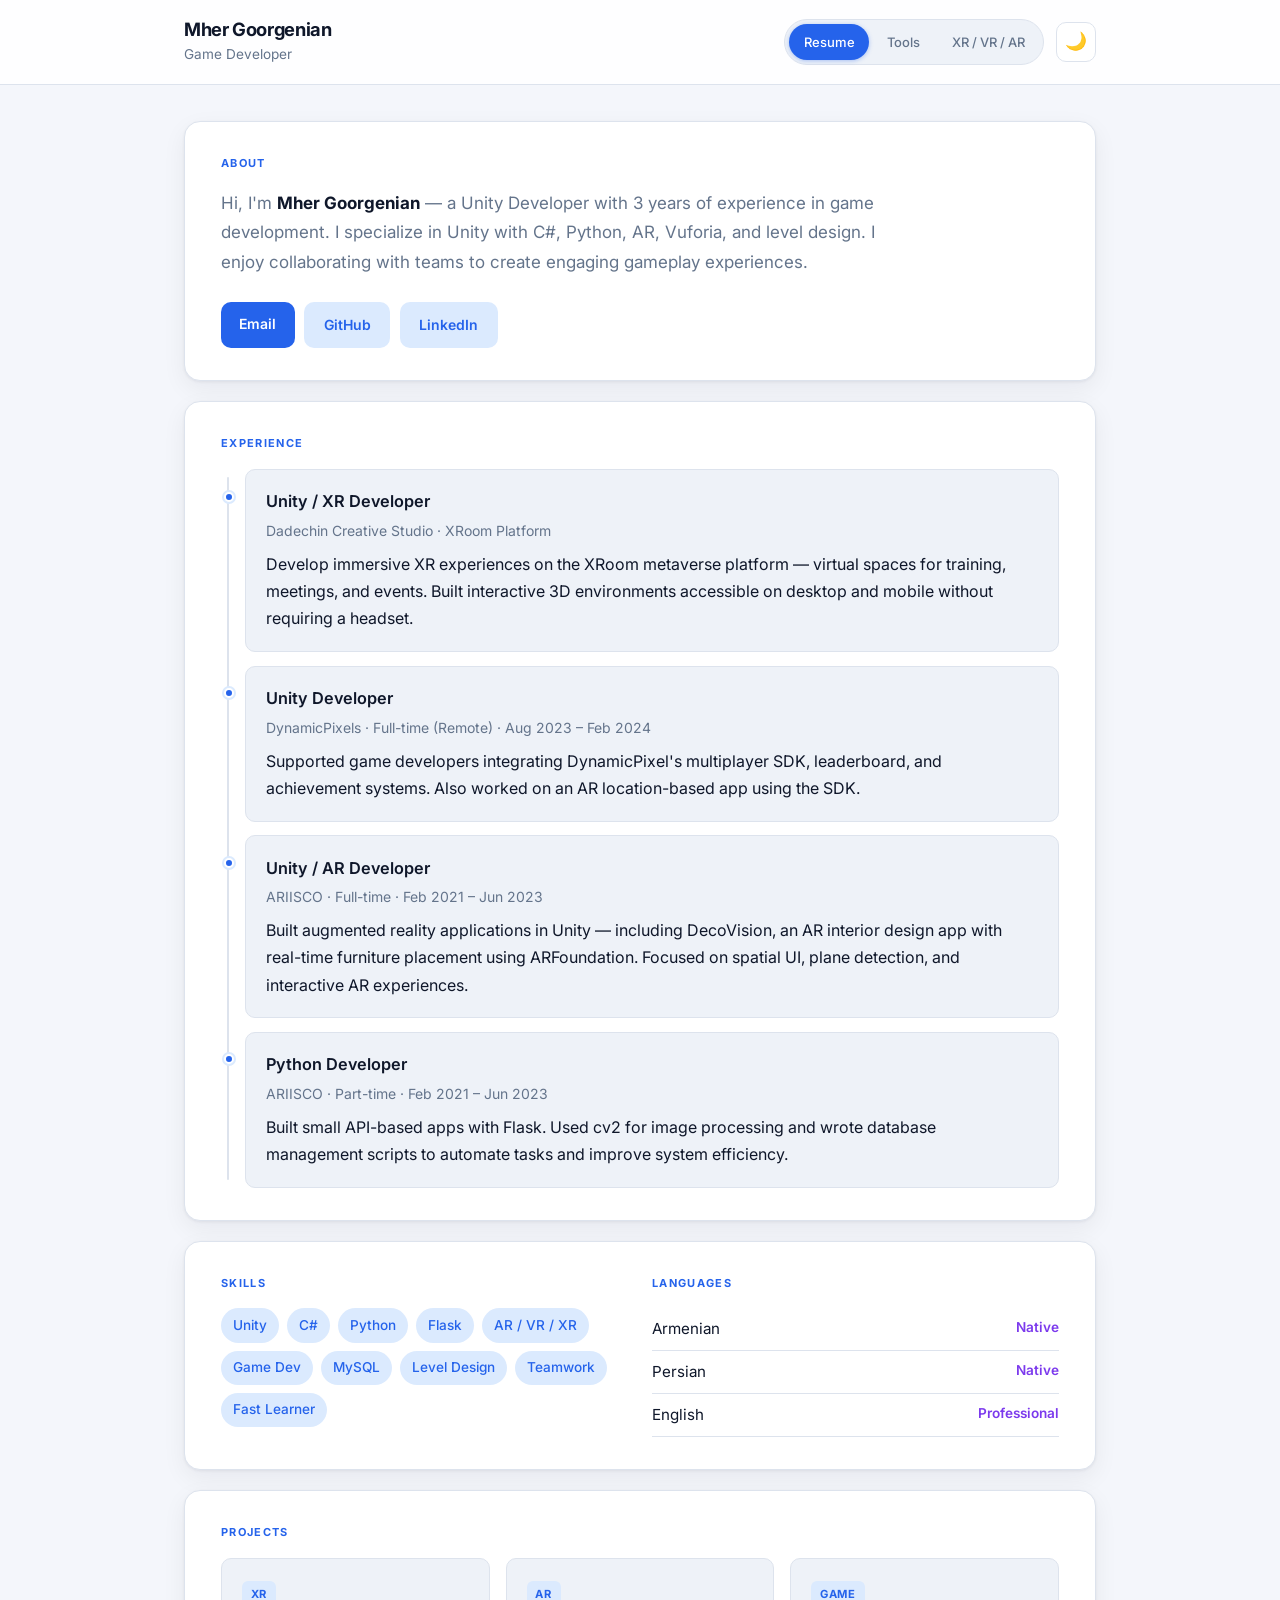
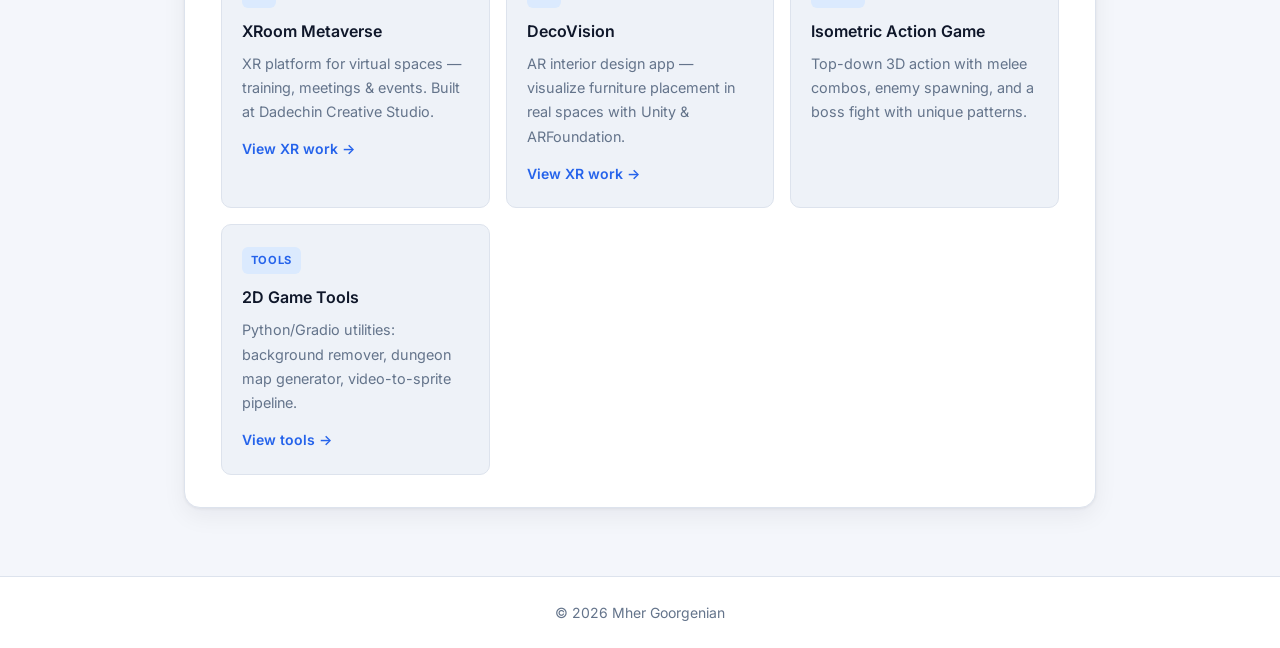
==== commit 12601339: "Refine portfolio UI to match clean mockup design Add pill navigation, experience timeline, and light" ====
--- a/index.html
+++ b/index.html
@@ -7,7 +7,7 @@
   <script>
     (function () {
       var t = localStorage.getItem('theme');
-      if (!t) t = matchMedia('(prefers-color-scheme: dark)').matches ? 'dark' : 'light';
+      if (!t) t = 'light';
       document.documentElement.setAttribute('data-theme', t);
     })();
   </script>
@@ -18,17 +18,19 @@
 </head>
 <body>
   <header class="site-header">
-    <div class="logo-block">
-      <h1>Mher Goorgenian</h1>
-      <p>Game Developer</p>
-    </div>
-    <div class="header-actions">
-      <nav class="site-nav" aria-label="Main">
-        <a href="index.html" class="nav-link active">Resume</a>
-        <a href="tools.html" class="nav-link">Tools</a>
-        <a href="xr.html" class="nav-link">XR / VR / AR</a>
-      </nav>
-      <button type="button" class="theme-toggle" aria-label="Toggle theme">🌙</button>
+    <div class="header-inner">
+      <div class="logo-block">
+        <h1>Mher Goorgenian</h1>
+        <p>Game Developer</p>
+      </div>
+      <div class="header-actions">
+        <nav class="site-nav" aria-label="Main">
+          <a href="index.html" class="nav-link active">Resume</a>
+          <a href="tools.html" class="nav-link">Tools</a>
+          <a href="xr.html" class="nav-link">XR / VR / AR</a>
+        </nav>
+        <button type="button" class="theme-toggle" aria-label="Toggle theme">🌙</button>
+      </div>
     </div>
   </header>
 
--- a/css/site.css
+++ b/css/site.css
@@ -51,6 +51,7 @@
   background: var(--bg);
   min-height: 100vh;
   transition: background 0.25s ease, color 0.25s ease;
+  -webkit-font-smoothing: antialiased;
 }
 
 a { color: var(--accent); text-decoration: none; }
@@ -58,12 +59,6 @@
 
 /* Header */
 .site-header {
-  display: flex;
-  flex-wrap: wrap;
-  align-items: center;
-  justify-content: space-between;
-  gap: 1rem;
-  padding: 1rem 1.5rem;
   border-bottom: 1px solid var(--border);
   background: var(--header-bg);
   backdrop-filter: blur(16px);
@@ -72,17 +67,29 @@
   z-index: 100;
 }
 
+.header-inner {
+  max-width: 960px;
+  margin: 0 auto;
+  display: flex;
+  flex-wrap: wrap;
+  align-items: center;
+  justify-content: space-between;
+  gap: 1rem;
+  padding: 1.1rem 1.5rem;
+}
+
 .logo-block h1 {
-  font-size: 1.05rem;
+  font-size: 1.15rem;
   font-weight: 700;
   letter-spacing: -0.02em;
   color: var(--text);
+  line-height: 1.3;
 }
 
 .logo-block p {
-  font-size: 0.82rem;
-  color: var(--text-muted);
-  margin-top: 0.15rem;
+  font-size: 0.85rem;
+  color: var(--text-muted);
+  margin-top: 0.1rem;
 }
 
 .header-actions {
@@ -94,27 +101,33 @@
 
 .site-nav {
   display: flex;
-  gap: 0.35rem;
+  gap: 0.2rem;
   flex-wrap: wrap;
+  padding: 0.25rem;
+  background: var(--surface-alt);
+  border: 1px solid var(--border);
+  border-radius: 999px;
 }
 
 .nav-link {
-  font-size: 0.875rem;
+  font-size: 0.8125rem;
   font-weight: 500;
-  padding: 0.5rem 0.85rem;
-  color: var(--text-muted);
-  border-radius: var(--radius-sm);
+  padding: 0.45rem 0.9rem;
+  color: var(--text-muted);
+  border-radius: 999px;
   transition: all 0.2s ease;
+  white-space: nowrap;
 }
 
 .nav-link:hover {
   color: var(--accent);
-  background: var(--accent-soft);
+  background: var(--surface);
 }
 
 .nav-link.active {
   color: #fff;
   background: var(--accent);
+  box-shadow: 0 1px 4px rgba(37, 99, 235, 0.35);
 }
 
 .theme-toggle {
@@ -135,9 +148,9 @@
 
 /* Layout */
 .container {
-  max-width: 920px;
+  max-width: 960px;
   margin: 0 auto;
-  padding: 2rem 1.25rem 3rem;
+  padding: 2.25rem 1.5rem 3rem;
 }
 
 .card {
@@ -145,27 +158,28 @@
   border: 1px solid var(--border);
   border-radius: var(--radius);
   box-shadow: var(--shadow);
-  padding: 1.75rem 2rem;
-  margin-bottom: 1.5rem;
+  padding: 2rem 2.25rem;
+  margin-bottom: 1.25rem;
 }
 
 .section-title {
-  font-size: 0.75rem;
+  font-size: 0.6875rem;
   font-weight: 700;
-  letter-spacing: 0.08em;
+  letter-spacing: 0.12em;
   text-transform: uppercase;
   color: var(--accent);
-  margin-bottom: 1.25rem;
+  margin-bottom: 1rem;
 }
 
 .hero-card {
-  background: linear-gradient(135deg, var(--surface) 0%, var(--surface-alt) 100%);
+  background: var(--surface);
 }
 
 .hero-text {
-  font-size: 1.1rem;
-  color: var(--text-muted);
-  max-width: 56ch;
+  font-size: 1.0625rem;
+  color: var(--text-muted);
+  max-width: 62ch;
+  line-height: 1.75;
 }
 
 .hero-text strong { color: var(--text); }
@@ -192,21 +206,22 @@
 }
 
 .btn-outline {
-  background: transparent;
+  background: var(--accent-soft);
   color: var(--accent);
-  border: 1px solid var(--accent);
+  border: 1px solid transparent;
 }
 
 .btn-outline:hover {
-  background: var(--accent-soft);
-  color: var(--accent-hover);
+  background: var(--accent);
+  color: #fff;
+  border-color: transparent;
 }
 
 .contact-row {
   display: flex;
   flex-wrap: wrap;
-  gap: 0.65rem;
-  margin-top: 1.25rem;
+  gap: 0.6rem;
+  margin-top: 1.5rem;
 }
 
 .text-link {
@@ -218,22 +233,60 @@
 .text-link:hover { color: var(--highlight); }
 
 /* Timeline / experience */
-.timeline { display: flex; flex-direction: column; gap: 1rem; }
+.timeline {
+  display: flex;
+  flex-direction: column;
+  gap: 0;
+  position: relative;
+  padding-left: 1.5rem;
+}
+
+.timeline::before {
+  content: '';
+  position: absolute;
+  left: 0.35rem;
+  top: 0.5rem;
+  bottom: 0.5rem;
+  width: 2px;
+  background: var(--border);
+  border-radius: 2px;
+}
 
 .timeline-item {
-  padding: 1.25rem 1.5rem;
+  position: relative;
+  padding: 1.15rem 1.35rem 1.15rem 1.25rem;
+  margin-bottom: 0.85rem;
   background: var(--surface-alt);
   border: 1px solid var(--border);
   border-radius: var(--radius-sm);
-  transition: border-color 0.2s ease;
-}
-
-.timeline-item:hover { border-color: var(--accent); }
+  transition: border-color 0.2s ease, box-shadow 0.2s ease;
+}
+
+.timeline-item::before {
+  content: '';
+  position: absolute;
+  left: -1.35rem;
+  top: 1.35rem;
+  width: 10px;
+  height: 10px;
+  border-radius: 50%;
+  background: var(--accent);
+  border: 2px solid var(--surface);
+  box-shadow: 0 0 0 2px var(--accent-soft);
+}
+
+.timeline-item:last-child { margin-bottom: 0; }
+
+.timeline-item:hover {
+  border-color: var(--accent);
+  box-shadow: 0 2px 12px rgba(37, 99, 235, 0.08);
+}
 
 .timeline-item h3 {
-  font-size: 1rem;
+  font-size: 1.02rem;
   font-weight: 600;
-  margin-bottom: 0.25rem;
+  margin-bottom: 0.2rem;
+  color: var(--text);
 }
 
 .meta {
@@ -249,7 +302,13 @@
   gap: 1.5rem;
 }
 
-@media (max-width: 640px) { .two-col { grid-template-columns: 1fr; } }
+@media (max-width: 640px) {
+  .two-col { grid-template-columns: 1fr; }
+
+  .timeline { padding-left: 0; }
+  .timeline::before,
+  .timeline-item::before { display: none; }
+}
 
 .skill-grid {
   list-style: none;
